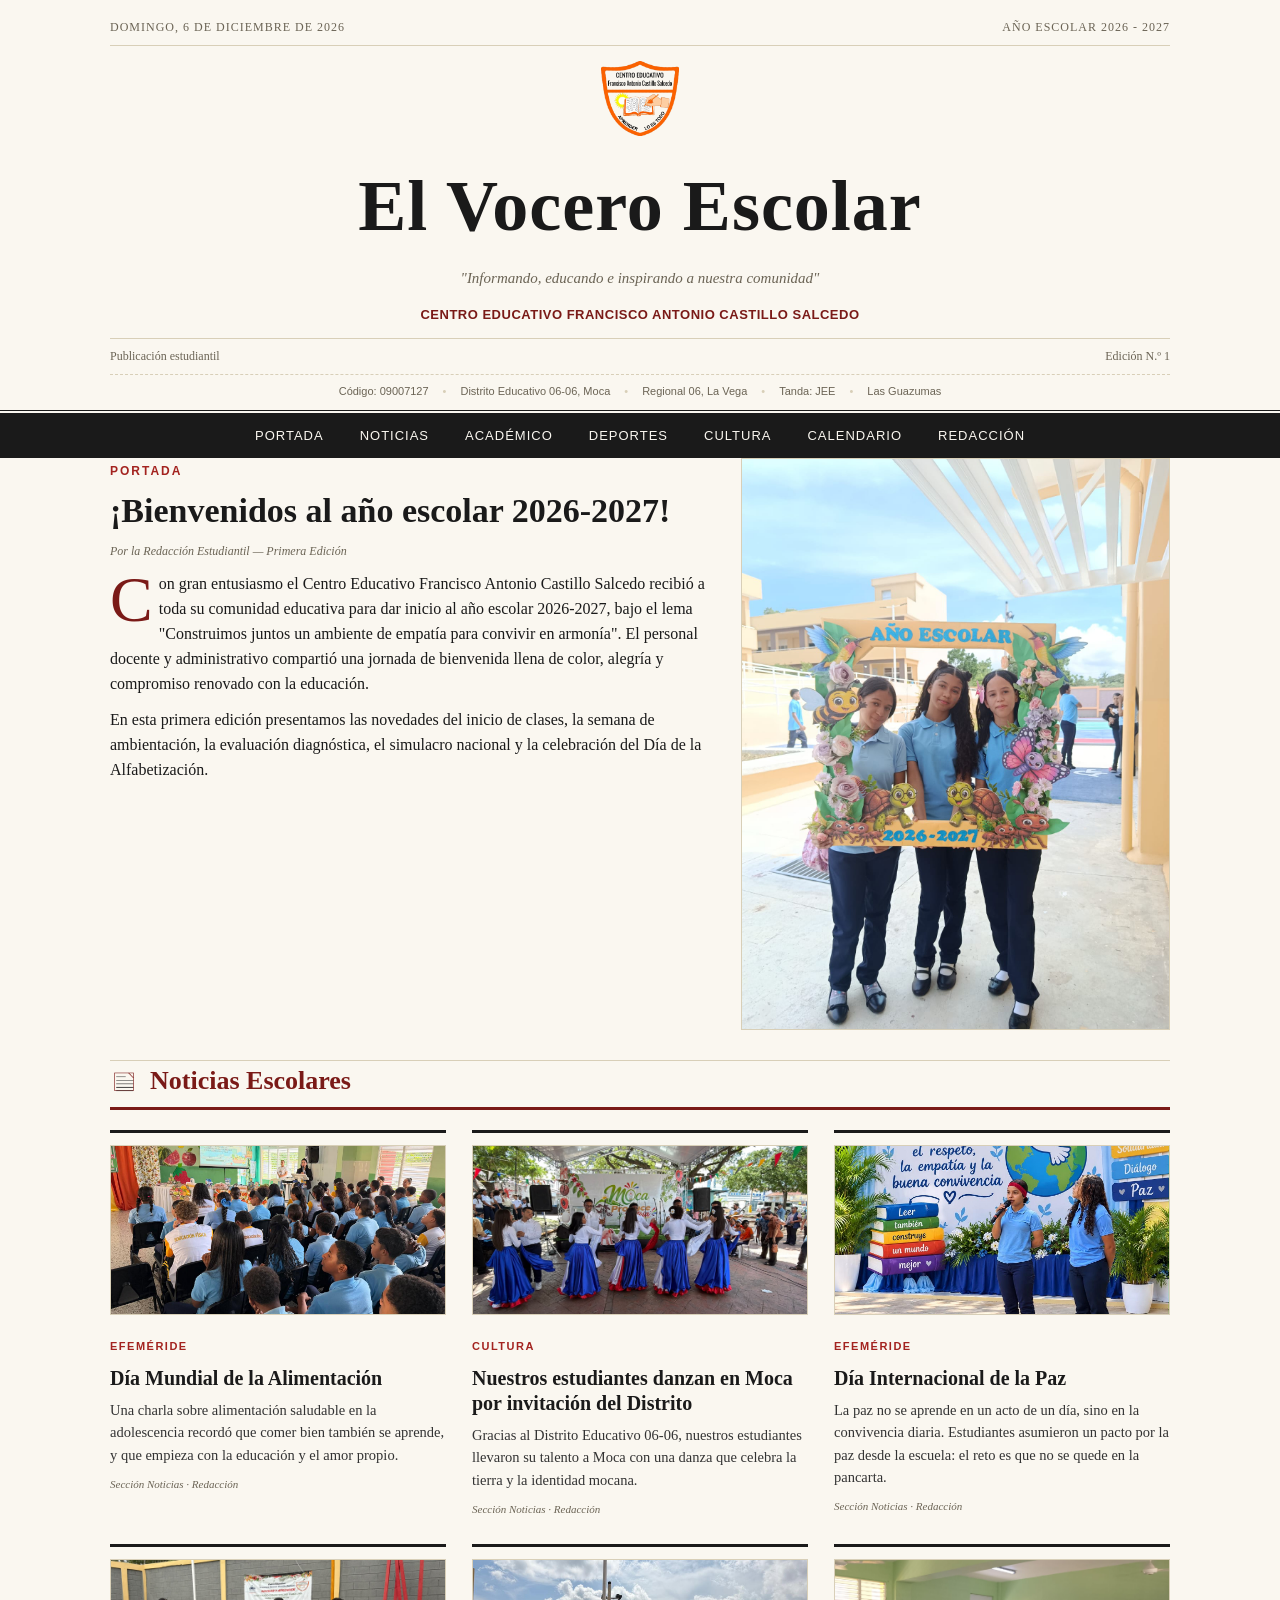
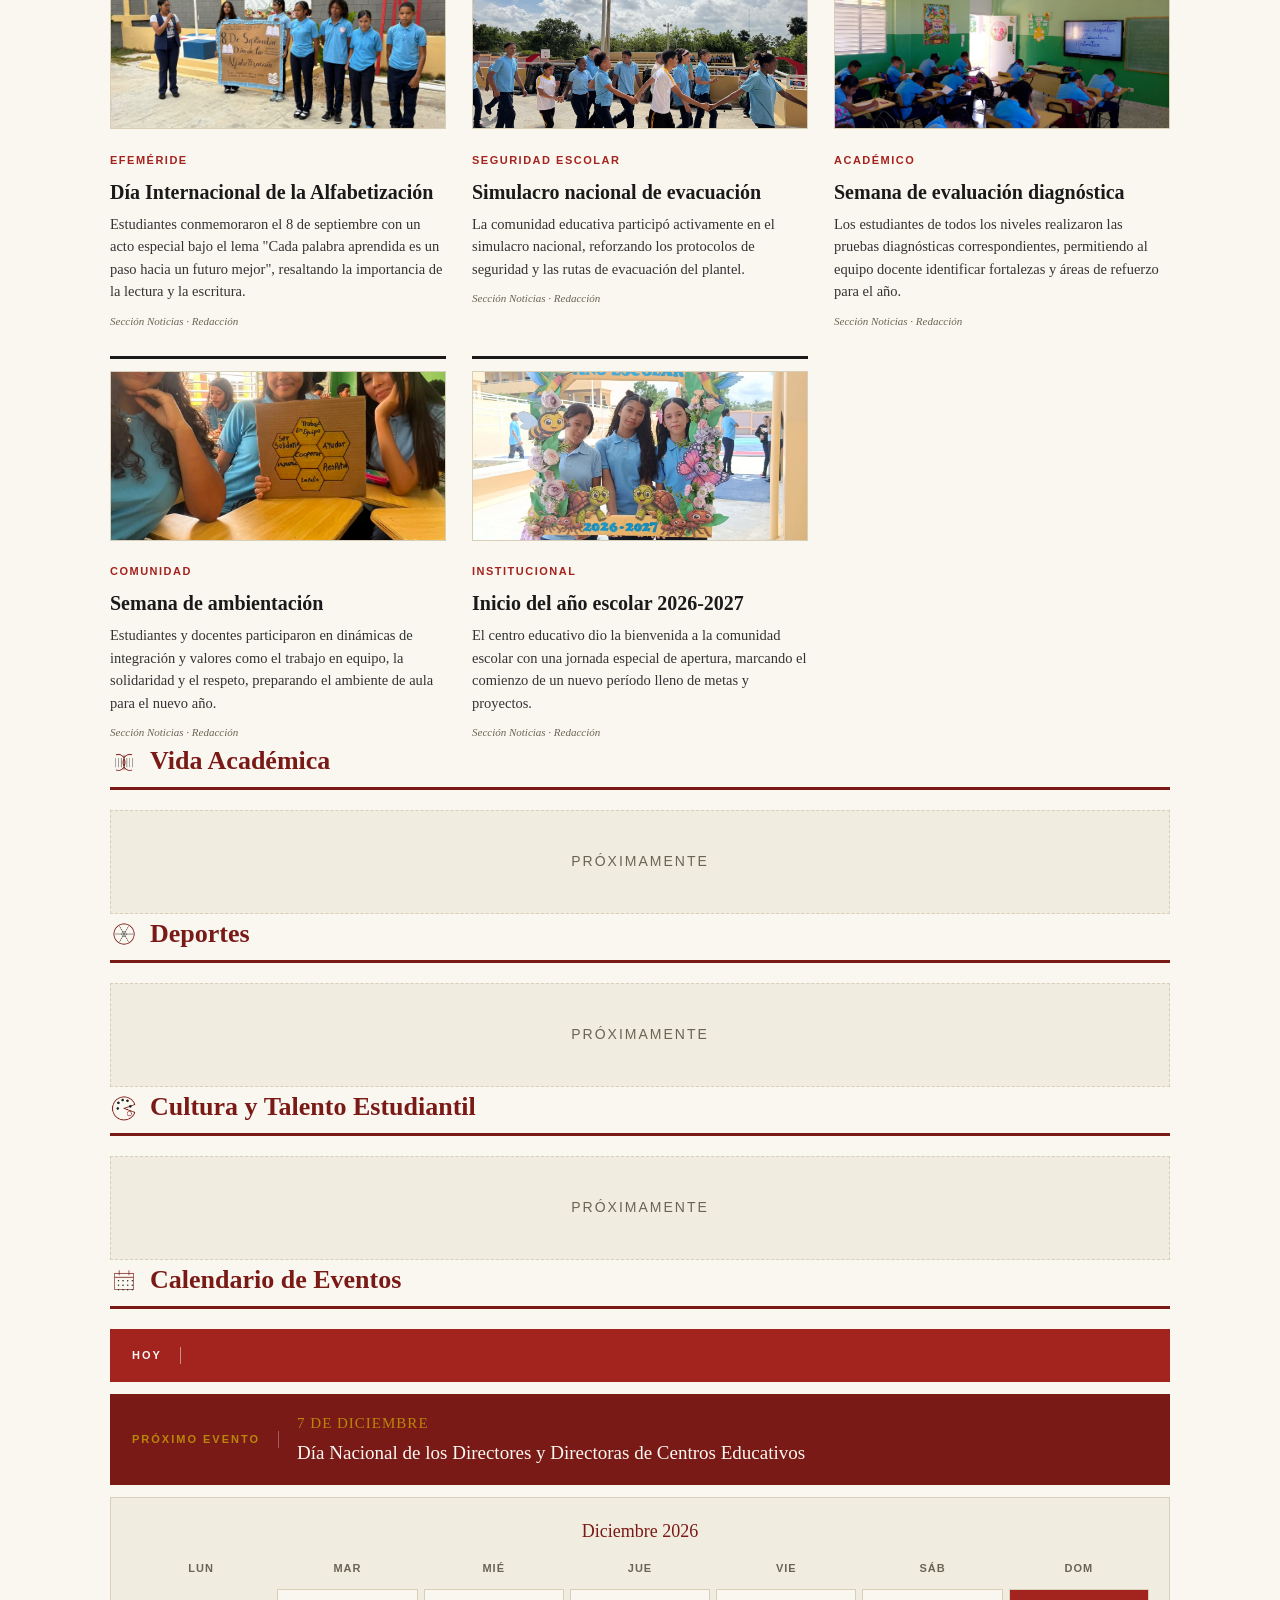
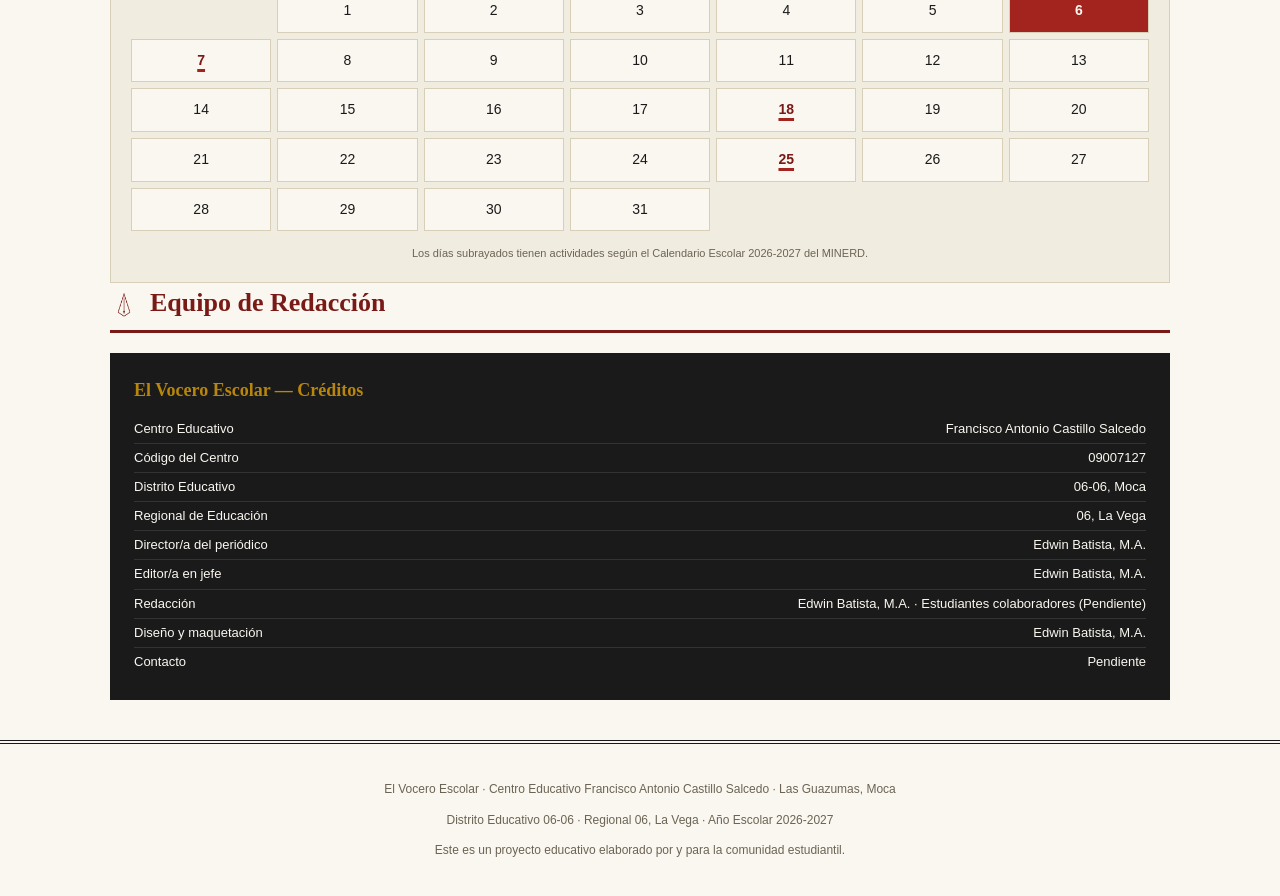
==== index.html @ 2842e0d2 "Agregar noticia: Día Mundial de la Alimentación Las tarjetas usan ahora las fotos de galeria/ y se e" ====
<!DOCTYPE html>
<html lang="es">
<head>
<meta charset="UTF-8">
<meta name="viewport" content="width=device-width, initial-scale=1.0">
<title>El Vocero Escolar | Centro Educativo Francisco Antonio Castillo Salcedo</title>
<link rel="stylesheet" href="styles.css">
</head>
<body>

<header class="masthead">
  <div class="wrap">
    <div class="top-bar">
      <span id="today-date">Edición Digital</span>
      <span>Año Escolar 2026 - 2027</span>
    </div>
    <div class="title-block">
      <img src="logo.png" alt="Logo Centro Educativo Francisco Antonio Castillo Salcedo" class="school-logo">
      <h1>El Vocero Escolar</h1>
      <p class="subtitle">"Informando, educando e inspirando a nuestra comunidad"</p>
      <p class="school-name">Centro Educativo Francisco Antonio Castillo Salcedo</p>
    </div>
    <div class="masthead-meta">
      <span>Publicación estudiantil</span>
      <span>Edición N.º 1</span>
    </div>
    <div class="school-info">
      <span>Código: 09007127</span>
      <span>Distrito Educativo 06-06, Moca</span>
      <span>Regional 06, La Vega</span>
      <span>Tanda: JEE</span>
      <span>Las Guazumas</span>
    </div>
  </div>
</header>

<nav>
  <ul>
    <li><a href="#portada">Portada</a></li>
    <li><a href="#noticias">Noticias</a></li>
    <li><a href="#academico">Académico</a></li>
    <li><a href="#deportes">Deportes</a></li>
    <li><a href="#cultura">Cultura</a></li>
    <li><a href="#eventos">Calendario</a></li>
    <li><a href="#staff">Redacción</a></li>
  </ul>
</nav>

<main class="wrap">

  <section id="portada">
    <a href="noticias/noticia1.html" class="hero-link">
    <div class="hero">
      <div>
        <span class="kicker">Portada</span>
        <h2>¡Bienvenidos al año escolar 2026-2027!</h2>
        <p class="byline">Por la Redacción Estudiantil — Primera Edición</p>
        <p class="dropcap">Con gran entusiasmo el Centro Educativo Francisco Antonio Castillo Salcedo recibió a toda su comunidad educativa para dar inicio al año escolar 2026-2027, bajo el lema "Construimos juntos un ambiente de empatía para convivir en armonía". El personal docente y administrativo compartió una jornada de bienvenida llena de color, alegría y compromiso renovado con la educación.</p>
        <p>En esta primera edición presentamos las novedades del inicio de clases, la semana de ambientación, la evaluación diagnóstica, el simulacro nacional y la celebración del Día de la Alfabetización.</p>
      </div>
      <div class="hero-img" style="padding:0;overflow:hidden;">
        <img src="galeria/NOTICIA-01INICIODELANOESCOLAR/PHOTO-2026-08-24-11-41-58.jpg" alt="Bienvenida al año escolar 2026-2027" style="width:100%;height:100%;object-fit:cover;display:block;">
      </div>
    </div>
    </a>
  </section>

  <section id="noticias">
    <h2 class="section-heading"><img src="icons/icon-noticias.png" alt=""> Noticias Escolares</h2>
    <div class="grid">
      <a href="noticias/noticia8.html" class="card-link"><article class="card">
        <img src="galeria/NOTICIA-08DIADELAALIMENTACION/WhatsApp%20Image%202026-10-16%20at%2012.36.22.jpeg" alt="Charla sobre alimentación saludable" class="card-img">
        <span class="cat">Efeméride</span>
        <h3>Día Mundial de la Alimentación</h3>
        <p>Una charla sobre alimentación saludable en la adolescencia recordó que comer bien también se aprende, y que empieza con la educación y el amor propio.</p>
        <div class="meta">Sección Noticias · Redacción</div>
      </article></a>
      <a href="noticias/noticia7.html" class="card-link"><article class="card">
        <img src="galeria/NOTICIA-07INVITACIONDELDISTRITOAREALIZARDANZA/WhatsApp%20Image%202026-10-06%20at%2013.07.10.jpeg" alt="Estudiantes danzando en Moca" class="card-img">
        <span class="cat">Cultura</span>
        <h3>Nuestros estudiantes danzan en Moca por invitación del Distrito</h3>
        <p>Gracias al Distrito Educativo 06-06, nuestros estudiantes llevaron su talento a Moca con una danza que celebra la tierra y la identidad mocana.</p>
        <div class="meta">Sección Noticias · Redacción</div>
      </article></a>
      <a href="noticias/noticia6.html" class="card-link"><article class="card">
        <img src="galeria/NOTICIA-06DIADELAPAZ/WhatsApp%20Image%202026-09-15%20at%2015.56.39.jpeg" alt="Día Internacional de la Paz" class="card-img">
        <span class="cat">Efeméride</span>
        <h3>Día Internacional de la Paz</h3>
        <p>La paz no se aprende en un acto de un día, sino en la convivencia diaria. Estudiantes asumieron un pacto por la paz desde la escuela: el reto es que no se quede en la pancarta.</p>
        <div class="meta">Sección Noticias · Redacción</div>
      </article></a>
      <a href="noticias/noticia5.html" class="card-link"><article class="card">
        <img src="galeria/NOTICIA-05DIADELAALFABETIZACION/PHOTO-2026-09-08-10-39-59.jpg" alt="Día de la Alfabetización" class="card-img">
        <span class="cat">Efeméride</span>
        <h3>Día Internacional de la Alfabetización</h3>
        <p>Estudiantes conmemoraron el 8 de septiembre con un acto especial bajo el lema "Cada palabra aprendida es un paso hacia un futuro mejor", resaltando la importancia de la lectura y la escritura.</p>
        <div class="meta">Sección Noticias · Redacción</div>
      </article></a>
      <a href="noticias/noticia4.html" class="card-link"><article class="card">
        <img src="galeria/NOTICIA-04SIMULACRONACIONAL/PHOTO-2026-09-08-10-15-25%202.jpg" alt="Simulacro nacional" class="card-img">
        <span class="cat">Seguridad Escolar</span>
        <h3>Simulacro nacional de evacuación</h3>
        <p>La comunidad educativa participó activamente en el simulacro nacional, reforzando los protocolos de seguridad y las rutas de evacuación del plantel.</p>
        <div class="meta">Sección Noticias · Redacción</div>
      </article></a>
      <a href="noticias/noticia3.html" class="card-link"><article class="card">
        <img src="galeria/NOTICIA-03SEMANADEEVALUACIONDIAGNOSTICA/PHOTO-2026-09-03-09-05-26.jpg" alt="Semana de evaluación diagnóstica" class="card-img">
        <span class="cat">Académico</span>
        <h3>Semana de evaluación diagnóstica</h3>
        <p>Los estudiantes de todos los niveles realizaron las pruebas diagnósticas correspondientes, permitiendo al equipo docente identificar fortalezas y áreas de refuerzo para el año.</p>
        <div class="meta">Sección Noticias · Redacción</div>
      </article></a>
      <a href="noticias/noticia2.html" class="card-link"><article class="card">
        <img src="galeria/NOTICIA-02PROCESODESEMANAAMBIENTACION/PHOTO-2026-08-25-15-04-25.jpg" alt="Semana de ambientación" class="card-img">
        <span class="cat">Comunidad</span>
        <h3>Semana de ambientación</h3>
        <p>Estudiantes y docentes participaron en dinámicas de integración y valores como el trabajo en equipo, la solidaridad y el respeto, preparando el ambiente de aula para el nuevo año.</p>
        <div class="meta">Sección Noticias · Redacción</div>
      </article></a>
      <a href="noticias/noticia1.html" class="card-link"><article class="card">
        <img src="galeria/NOTICIA-01INICIODELANOESCOLAR/PHOTO-2026-08-24-11-41-58.jpg" alt="Inicio del año escolar" class="card-img">
        <span class="cat">Institucional</span>
        <h3>Inicio del año escolar 2026-2027</h3>
        <p>El centro educativo dio la bienvenida a la comunidad escolar con una jornada especial de apertura, marcando el comienzo de un nuevo período lleno de metas y proyectos.</p>
        <div class="meta">Sección Noticias · Redacción</div>
      </article></a>
    </div>
  </section>

  <section id="academico">
    <h2 class="section-heading"><img src="icons/icon-academico.png" alt=""> Vida Académica</h2>
    <div class="coming-soon">Próximamente</div>
  </section>

  <section id="deportes">
    <h2 class="section-heading"><img src="icons/icon-deportes.png" alt=""> Deportes</h2>
    <div class="coming-soon">Próximamente</div>
  </section>

  <section id="cultura">
    <h2 class="section-heading"><img src="icons/icon-cultura.png" alt=""> Cultura y Talento Estudiantil</h2>
    <div class="coming-soon">Próximamente</div>
  </section>

  <section id="eventos">
    <h2 class="section-heading"><img src="icons/icon-eventos.png" alt=""> Calendario de Eventos</h2>

    <div class="next-event" id="today-event" hidden>
      <span class="next-event-label">Hoy</span>
      <div class="next-event-body">
        <span class="next-event-date" id="today-event-date"></span>
        <span class="next-event-name" id="today-event-name"></span>
      </div>
    </div>

    <div class="next-event" id="next-event">
      <span class="next-event-label">Próximo evento</span>
      <div class="next-event-body">
        <span class="next-event-date" id="next-event-date">Cargando…</span>
        <span class="next-event-name" id="next-event-name"></span>
      </div>
    </div>

    <div class="month-cal">
      <div class="month-cal-header" id="month-cal-header"></div>
      <div class="month-cal-grid" id="month-cal-grid">
        <span class="dow">Lun</span><span class="dow">Mar</span><span class="dow">Mié</span><span class="dow">Jue</span><span class="dow">Vie</span><span class="dow">Sáb</span><span class="dow">Dom</span>
      </div>
      <p class="month-cal-note">Los días subrayados tienen actividades según el Calendario Escolar 2026-2027 del MINERD.</p>
    </div>
  </section>

  <section id="staff">
    <h2 class="section-heading"><img src="icons/icon-redaccion.png" alt=""> Equipo de Redacción</h2>
    <div class="staffbox">
      <h4>El Vocero Escolar — Créditos</h4>
      <div class="row"><span>Centro Educativo</span><span>Francisco Antonio Castillo Salcedo</span></div>
      <div class="row"><span>Código del Centro</span><span>09007127</span></div>
      <div class="row"><span>Distrito Educativo</span><span>06-06, Moca</span></div>
      <div class="row"><span>Regional de Educación</span><span>06, La Vega</span></div>
      <div class="row"><span>Director/a del periódico</span><span>Edwin Batista, M.A.</span></div>
      <div class="row"><span>Editor/a en jefe</span><span>Edwin Batista, M.A.</span></div>
      <div class="row"><span>Redacción</span><span>Edwin Batista, M.A. · Estudiantes colaboradores (Pendiente)</span></div>
      <div class="row"><span>Diseño y maquetación</span><span>Edwin Batista, M.A.</span></div>
      <div class="row"><span>Contacto</span><span>Pendiente</span></div>
    </div>
  </section>

</main>

<footer>
  <div class="wrap">
    <p>El Vocero Escolar · Centro Educativo Francisco Antonio Castillo Salcedo · Las Guazumas, Moca</p>
    <p>Distrito Educativo 06-06 · Regional 06, La Vega · Año Escolar 2026-2027</p>
    <p>Este es un proyecto educativo elaborado por y para la comunidad estudiantil.</p>
  </div>
</footer>

<script>
  document.getElementById('today-date').textContent = new Date().toLocaleDateString('es-ES', {
    weekday:'long', year:'numeric', month:'long', day:'numeric'
  });
</script>
<script src="events.js"></script>

</body>
</html>
---- styles.css ----
:root{
    --ink:#1a1a1a;
    --paper:#faf7f0;
    --paper-alt:#f1ece0;
    --accent:#a3231f;
    --accent-dark:#7a1a17;
    --line:#d8cfb8;
    --muted:#6b6455;
    --gold:#b8860b;
  }
  *{box-sizing:border-box;}
  body{
    margin:0;
    background:var(--paper);
    color:var(--ink);
    font-family:'Georgia','Times New Roman',serif;
    line-height:1.55;
  }
  a{color:var(--accent-dark);}
  .wrap{max-width:1100px;margin:0 auto;padding:0 20px;}

  /* Masthead */
  header.masthead{
    border-bottom:4px double var(--ink);
    background:var(--paper);
    padding:18px 0 10px;
  }
  .top-bar{
    display:flex;justify-content:space-between;font-size:12px;
    text-transform:uppercase;letter-spacing:1px;color:var(--muted);
    padding-bottom:8px;border-bottom:1px solid var(--line);margin-bottom:14px;
  }
  .title-block{text-align:center;}
  .title-block h1{
    font-family:'Playfair Display','Georgia',serif;
    font-size:clamp(38px,7vw,72px);
    margin:0;
    letter-spacing:1px;
    color:var(--ink);
  }
  .title-block .subtitle{
    font-style:italic;color:var(--muted);font-size:15px;margin-top:4px;
  }
  .school-logo{
    width:78px;height:78px;object-fit:contain;margin-bottom:6px;
  }
  .school-name{
    font-family:Arial,sans-serif;font-size:13px;font-weight:bold;
    color:var(--accent-dark);text-transform:uppercase;letter-spacing:0.5px;
    margin-top:6px;
  }
  .masthead-meta{
    display:flex;justify-content:space-between;align-items:center;
    font-size:12px;color:var(--muted);margin-top:12px;
    border-top:1px solid var(--line);padding-top:8px;
  }
  .school-info{
    display:flex;flex-wrap:wrap;justify-content:center;gap:14px;
    font-family:Arial,sans-serif;font-size:11px;color:var(--muted);
    margin-top:8px;padding-top:8px;border-top:1px dashed var(--line);
  }
  .school-info span:not(:last-child)::after{content:"•";margin-left:14px;color:var(--line);}

  /* Nav */
  nav{
    background:var(--ink);
    padding:0;
  }
  nav ul{
    list-style:none;margin:0 auto;padding:0;max-width:1100px;
    display:flex;flex-wrap:wrap;justify-content:center;
  }
  nav a{
    display:block;color:var(--paper);text-decoration:none;
    padding:12px 18px;font-size:13px;text-transform:uppercase;
    letter-spacing:1px;font-family:Arial,sans-serif;
  }
  nav a:hover{background:var(--accent);}

  main{padding:30px 0 60px;}

  /* Section headings */
  .section-heading{
    font-family:'Playfair Display',Georgia,serif;
    font-size:26px;color:var(--accent-dark);
    border-bottom:3px solid var(--accent-dark);
    padding-bottom:6px;margin:44px 0 20px;
    display:flex;align-items:center;gap:12px;
  }
  .section-heading img{
    width:28px;height:28px;object-fit:contain;
  }
  .section-heading:first-of-type{margin-top:0;}

  /* Hero / featured story */
  .hero{
    display:grid;grid-template-columns:1.4fr 1fr;gap:30px;
    border-bottom:1px solid var(--line);padding-bottom:30px;
  }
  .hero .kicker{
    color:var(--accent);text-transform:uppercase;font-size:12px;
    letter-spacing:2px;font-family:Arial,sans-serif;font-weight:bold;
  }
  .hero h2{font-size:34px;margin:8px 0 10px;line-height:1.2;}
  .hero .byline{font-size:12px;color:var(--muted);font-style:italic;margin-bottom:12px;}
  .hero p{margin:0 0 12px;font-size:16px;}
  .hero .dropcap::first-letter{
    font-family:'Playfair Display',Georgia,serif;
    float:left;font-size:64px;line-height:48px;padding:4px 6px 0 0;
    color:var(--accent-dark);
  }
  .hero-img{
    background:var(--paper-alt);border:1px solid var(--line);
    display:flex;align-items:center;justify-content:center;
    min-height:260px;color:var(--muted);font-size:14px;text-align:center;
    padding:20px;font-family:Arial,sans-serif;
  }

  /* Grid articles */
  .grid{
    display:grid;grid-template-columns:repeat(3,1fr);gap:26px;
  }
  article.card{
    border-top:3px solid var(--ink);padding-top:12px;
  }
  article.card .card-img{
    width:100%;height:170px;object-fit:cover;margin-bottom:10px;
    border:1px solid var(--line);
  }
  article.card .cat{
    font-size:11px;text-transform:uppercase;letter-spacing:1.5px;
    color:var(--accent);font-family:Arial,sans-serif;font-weight:bold;
  }
  article.card h3{font-size:20px;margin:8px 0;line-height:1.25;}
  article.card p{font-size:14.5px;color:#333;margin:0 0 10px;}
  article.card .meta{font-size:11px;color:var(--muted);font-style:italic;}

  /* Two-column layout */
  .columns{columns:2;column-gap:36px;}
  .columns p{margin:0 0 12px;}

  /* Pull quote */
  blockquote.pull{
    font-family:'Playfair Display',Georgia,serif;
    font-size:24px;font-style:italic;color:var(--accent-dark);
    border-top:2px solid var(--gold);border-bottom:2px solid var(--gold);
    padding:16px 10px;margin:24px 0;text-align:center;
  }
  blockquote.pull cite{
    display:block;font-size:13px;font-style:normal;color:var(--muted);
    margin-top:8px;font-family:Arial,sans-serif;
  }

  /* Calendar / dates strip */
  .events{
    background:var(--paper-alt);border:1px solid var(--line);
    padding:20px;margin-top:10px;
  }
  .events ul{list-style:none;margin:0;padding:0;}
  .events li{
    display:flex;gap:14px;padding:10px 0;border-bottom:1px dashed var(--line);
    font-family:Arial,sans-serif;font-size:14px;
  }
  .events li:last-child{border-bottom:none;}
  .events .date{
    background:var(--accent-dark);color:var(--paper);
    min-width:64px;text-align:center;padding:6px 4px;font-weight:bold;
    font-size:12px;border-radius:3px;height:fit-content;
  }

  /* Staff box */
  .staffbox{
    background:var(--ink);color:var(--paper);padding:24px;margin-top:16px;
    font-family:Arial,sans-serif;font-size:13px;
  }
  .staffbox h4{margin:0 0 10px;font-family:'Playfair Display',Georgia,serif;font-size:18px;color:var(--gold);}
  .staffbox .row{display:flex;justify-content:space-between;padding:4px 0;border-bottom:1px solid #333;}
  .staffbox .row:last-child{border-bottom:none;}

  footer{
    border-top:4px double var(--ink);margin-top:40px;padding:24px 0;
    text-align:center;font-size:12px;color:var(--muted);
    font-family:Arial,sans-serif;
  }

  @media (max-width:820px){
    .hero{grid-template-columns:1fr;}
    .grid{grid-template-columns:1fr;}
    .columns{columns:1;}
    .top-bar{flex-direction:column;gap:4px;text-align:center;}
  }

  /* Clickable news cards */
  a.card-link{
    text-decoration:none;color:inherit;display:block;
    transition:opacity .15s ease;
  }
  a.card-link:hover{opacity:0.82;}
  .hero-link{text-decoration:none;color:inherit;display:block;cursor:pointer;}

  /* Coming soon placeholder */
  .coming-soon{
    background:var(--paper-alt);border:1px dashed var(--line);
    padding:40px 20px;text-align:center;font-family:Arial,sans-serif;
    color:var(--muted);letter-spacing:2px;text-transform:uppercase;
    font-size:14px;margin-top:10px;
  }

  /* Article page */
  .article-header{padding:30px 0 10px;border-bottom:1px solid var(--line);}
  .article-header .kicker{
    color:var(--accent);text-transform:uppercase;font-size:12px;
    letter-spacing:2px;font-family:Arial,sans-serif;font-weight:bold;
  }
  .article-header h1.headline{
    font-family:'Playfair Display',Georgia,serif;
    font-size:clamp(28px,4.5vw,46px);margin:10px 0;line-height:1.15;
  }
  .article-header .byline{font-size:13px;color:var(--muted);font-style:italic;margin-bottom:16px;}
  .back-link{
    display:inline-block;margin:20px 0;font-family:Arial,sans-serif;
    font-size:13px;text-transform:uppercase;letter-spacing:1px;
    color:var(--accent-dark);text-decoration:none;
  }
  .back-link:hover{text-decoration:underline;}
  .article-body{font-size:17px;max-width:760px;}
  .article-body p{margin:0 0 16px;}
  .article-cover{
    width:100%;max-height:480px;object-fit:cover;margin:20px 0 30px;
    border:1px solid var(--line);
  }
  .gallery{
    display:grid;grid-template-columns:repeat(3,1fr);gap:14px;margin:30px 0;
  }
  .gallery img{
    width:100%;height:200px;object-fit:cover;border:1px solid var(--line);
    cursor:pointer;
  }
  @media (max-width:820px){
    .gallery{grid-template-columns:repeat(2,1fr);}
  }

  /* Next event callout */
  .next-event{
    background:var(--accent-dark);color:var(--paper);
    padding:18px 22px;display:flex;align-items:center;gap:18px;
    flex-wrap:wrap;margin-bottom:12px;
  }
  .next-event:last-of-type{margin-bottom:24px;}
  #today-event{background:var(--accent);}
  #today-event .next-event-label{color:var(--paper);border-right-color:rgba(250,247,240,0.5);}
  .next-event-label{
    font-family:Arial,sans-serif;font-size:11px;text-transform:uppercase;
    letter-spacing:2px;color:var(--gold);font-weight:bold;
    border-right:1px solid rgba(250,247,240,0.3);padding-right:18px;
  }
  .next-event-body{display:flex;flex-direction:column;gap:2px;}
  .next-event-date{
    font-family:'Playfair Display',Georgia,serif;font-size:15px;
    text-transform:uppercase;letter-spacing:1px;color:var(--gold);
  }
  .next-event-name{font-family:Georgia,serif;font-size:19px;}

  /* Month calendar */
  .month-cal{
    background:var(--paper-alt);border:1px solid var(--line);padding:20px;
  }
  .month-cal-header{
    font-family:'Playfair Display',Georgia,serif;font-size:18px;
    color:var(--accent-dark);text-align:center;margin-bottom:14px;
  }
  .month-cal-grid{
    display:grid;grid-template-columns:repeat(7,1fr);gap:6px;
    font-family:Arial,sans-serif;text-align:center;
  }
  .month-cal-grid .dow{
    font-size:11px;text-transform:uppercase;letter-spacing:1px;
    color:var(--muted);font-weight:bold;padding-bottom:6px;
  }
  .month-cal-grid .day{
    padding:10px 0;font-size:14px;color:var(--ink);background:var(--paper);
    border:1px solid var(--line);
  }
  .month-cal-grid .day.today{
    background:var(--accent);color:var(--paper);font-weight:bold;
  }
  .month-cal-grid .day.event{
    text-decoration:underline;text-decoration-color:var(--accent);
    text-decoration-thickness:3px;text-underline-offset:4px;
    font-weight:bold;color:var(--accent-dark);cursor:default;
  }
  .month-cal-note{
    font-family:Arial,sans-serif;font-size:11px;color:var(--muted);
    margin:14px 0 0;text-align:center;
  }
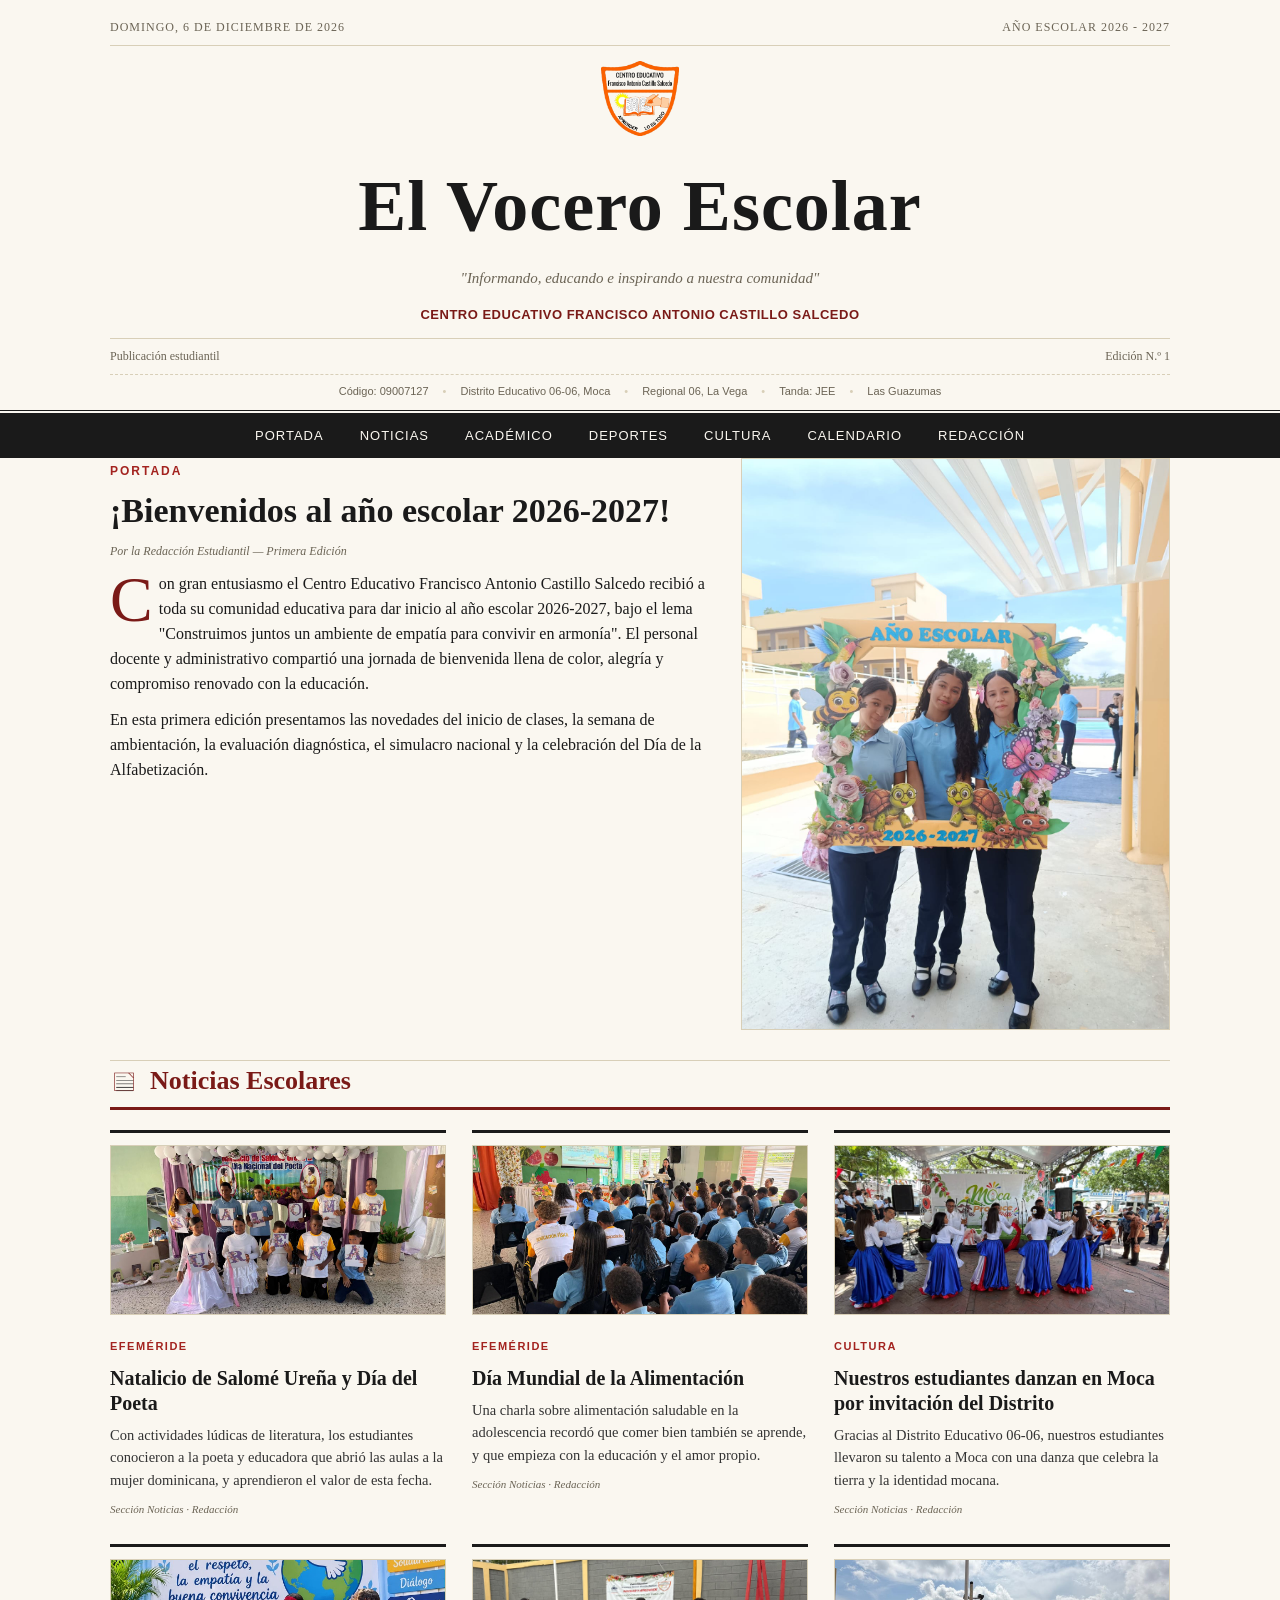
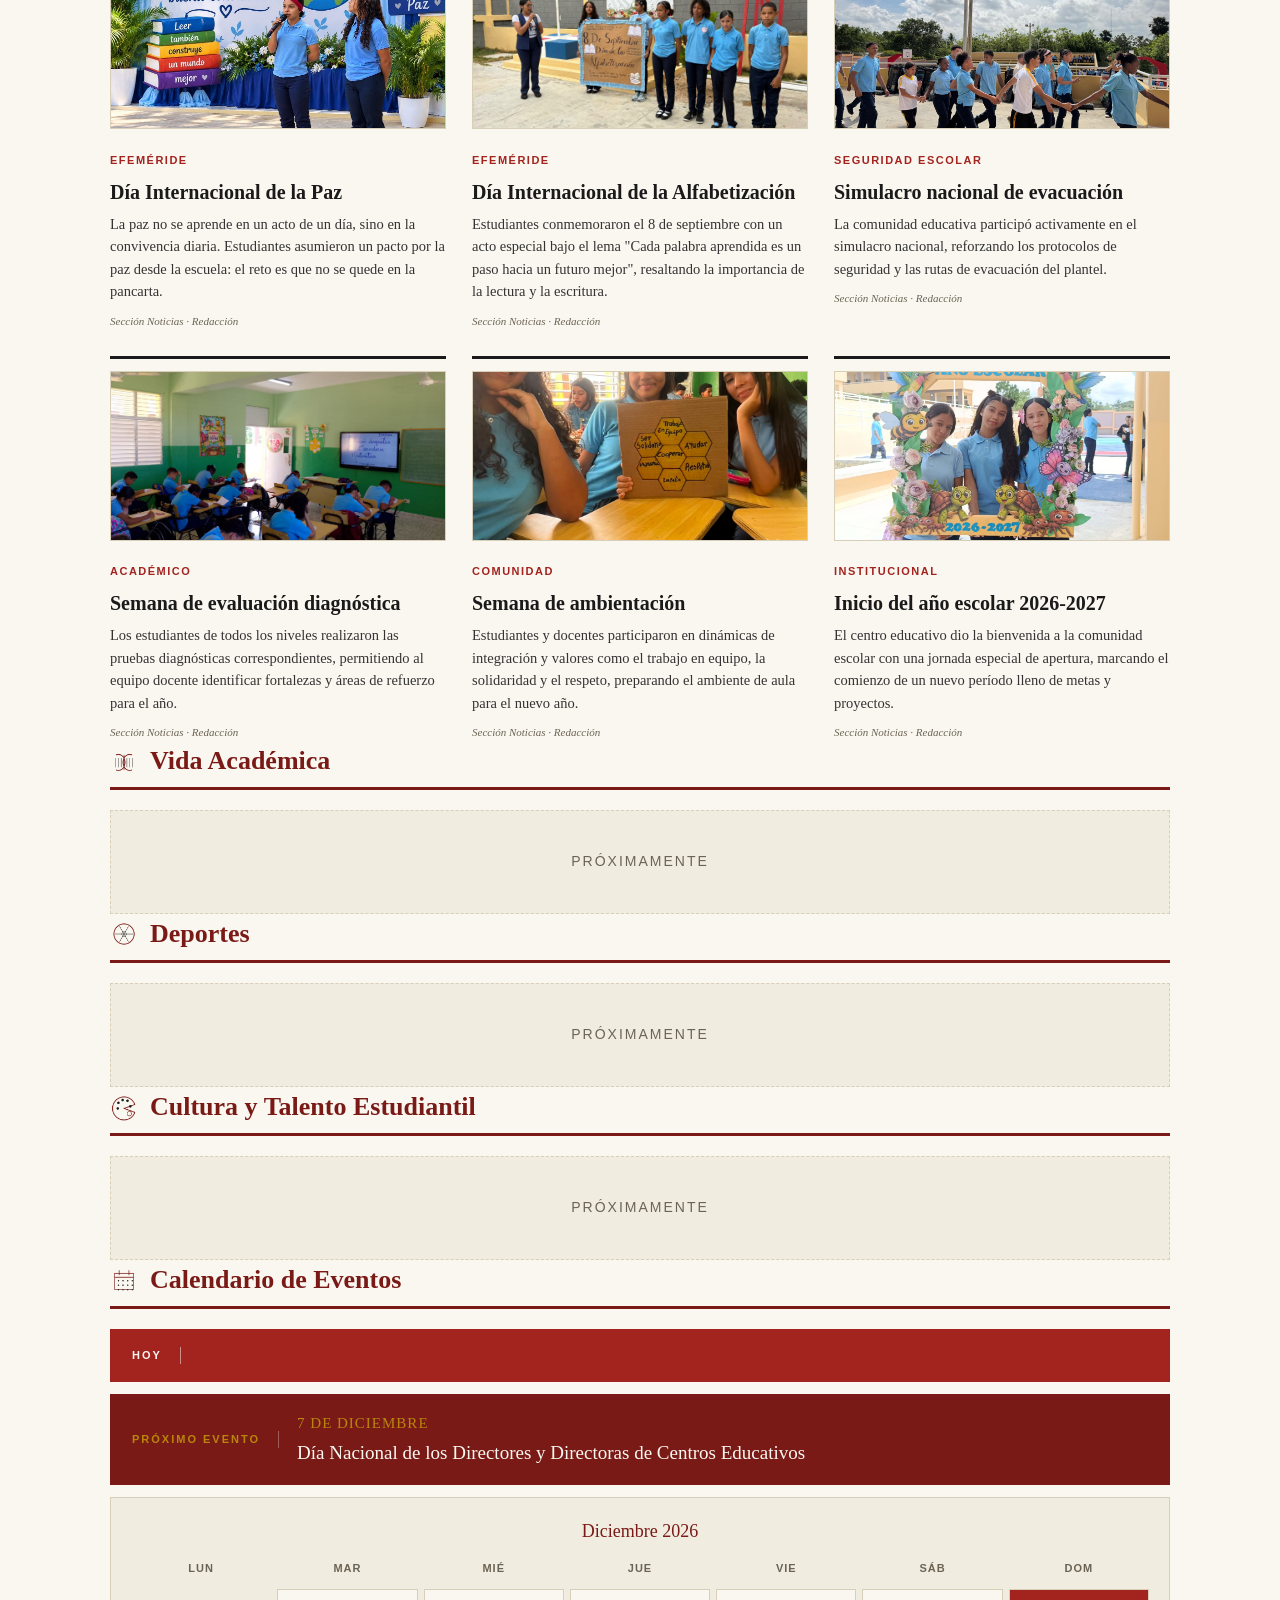
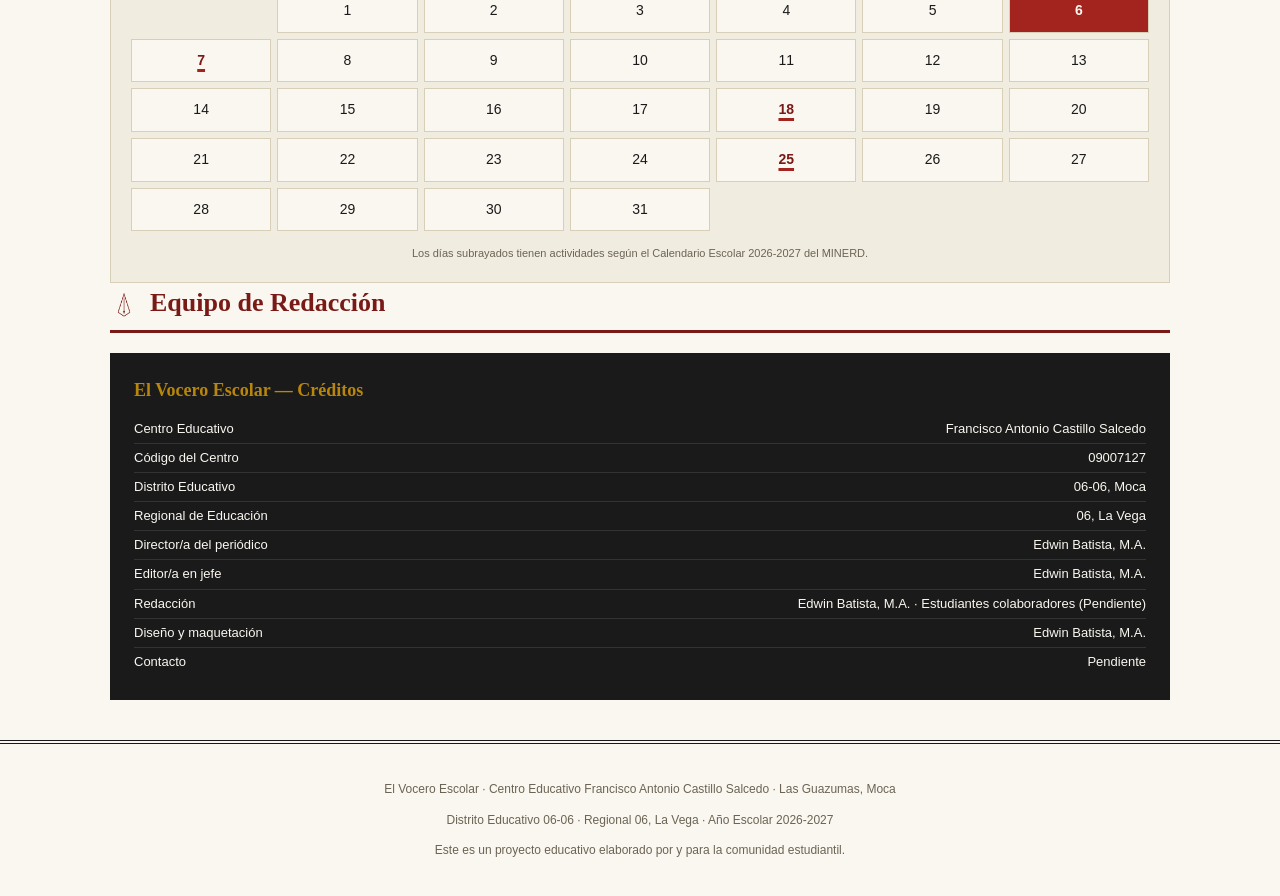
==== commit 3893305a: "Agregar noticia: natalicio de Salomé Ureña y Día del Poeta Co-Authored-By: Claude Opus 5.5 <noreply@" ====
--- a/index.html
+++ b/index.html
@@ -68,6 +68,13 @@
   <section id="noticias">
     <h2 class="section-heading"><img src="icons/icon-noticias.png" alt=""> Noticias Escolares</h2>
     <div class="grid">
+      <a href="noticias/noticia9.html" class="card-link"><article class="card">
+        <img src="galeria/NOTICIA-09DIADELPOETA/PHOTO-2026-10-21-11-57-33%203.jpg" alt="Estudiantes forman el nombre de Salomé Ureña" class="card-img">
+        <span class="cat">Efeméride</span>
+        <h3>Natalicio de Salomé Ureña y Día del Poeta</h3>
+        <p>Con actividades lúdicas de literatura, los estudiantes conocieron a la poeta y educadora que abrió las aulas a la mujer dominicana, y aprendieron el valor de esta fecha.</p>
+        <div class="meta">Sección Noticias · Redacción</div>
+      </article></a>
       <a href="noticias/noticia8.html" class="card-link"><article class="card">
         <img src="galeria/NOTICIA-08DIADELAALIMENTACION/WhatsApp%20Image%202026-10-16%20at%2012.36.22.jpeg" alt="Charla sobre alimentación saludable" class="card-img">
         <span class="cat">Efeméride</span>
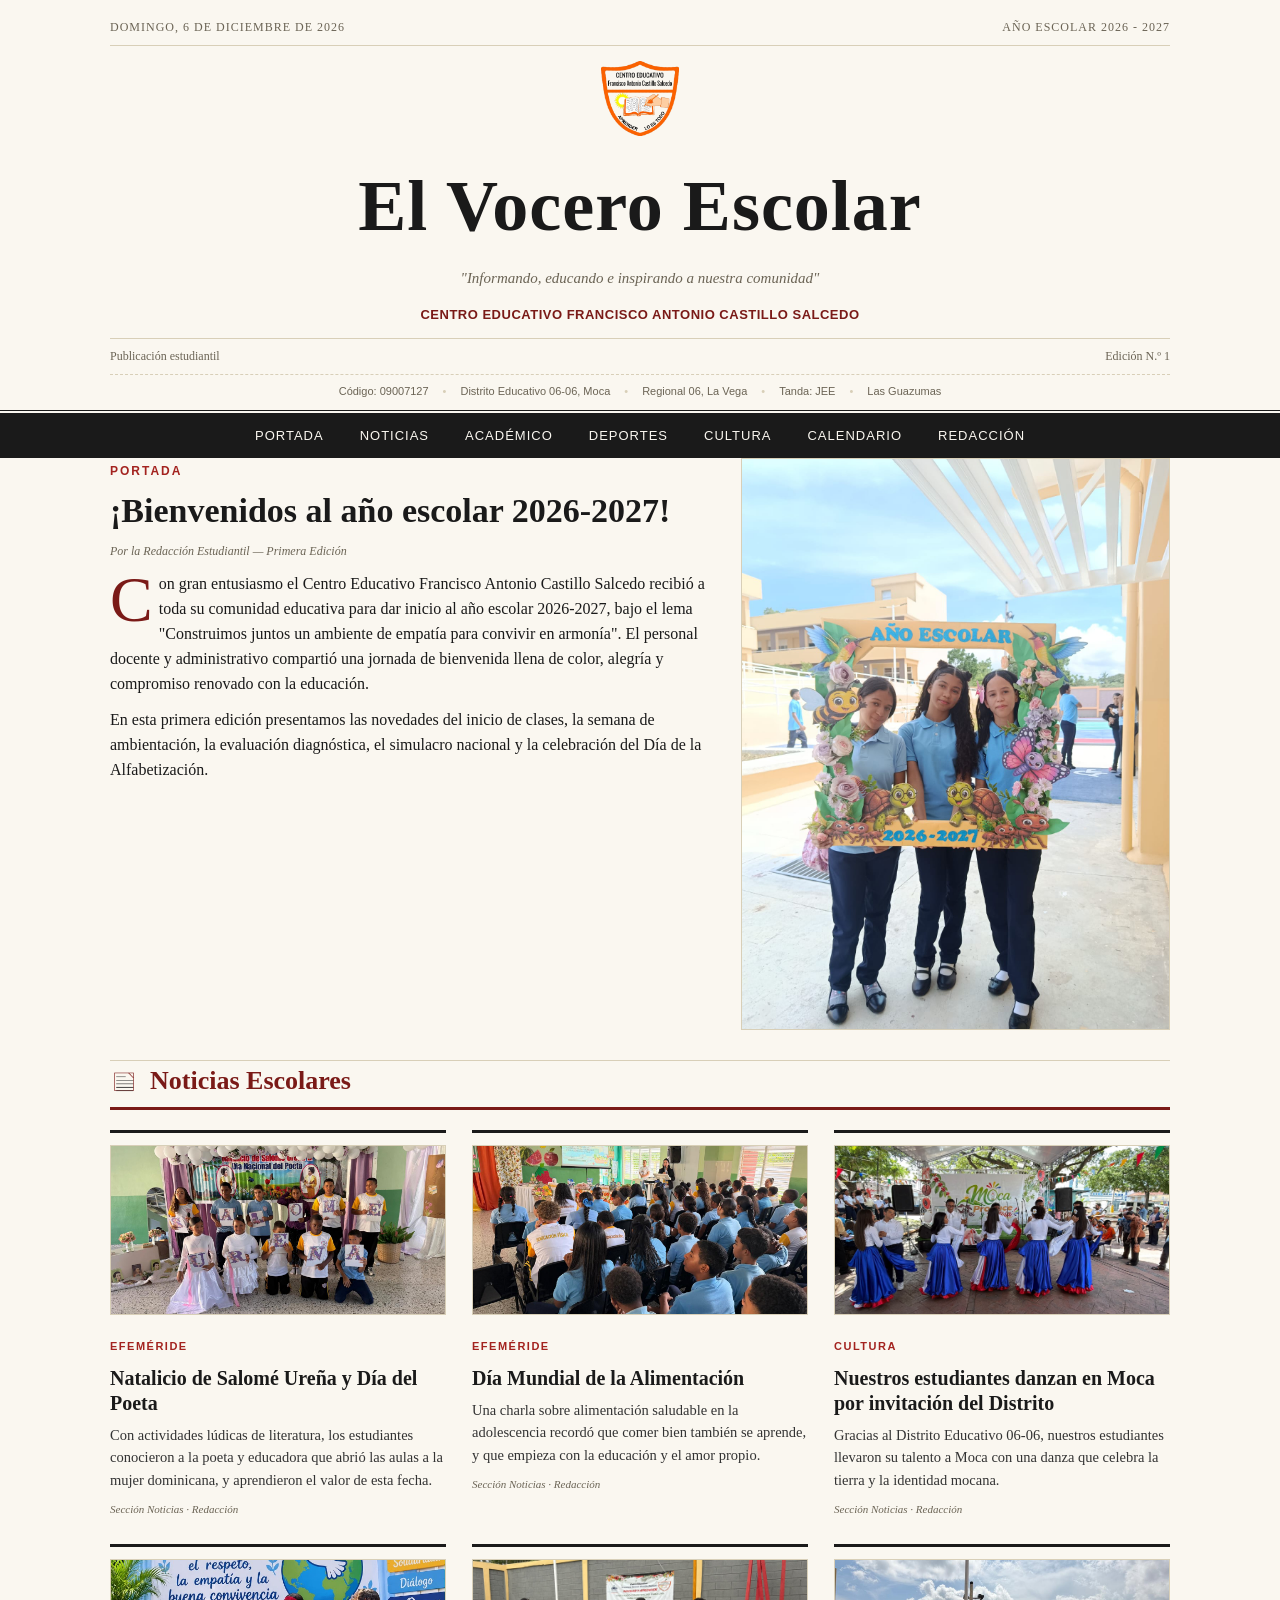
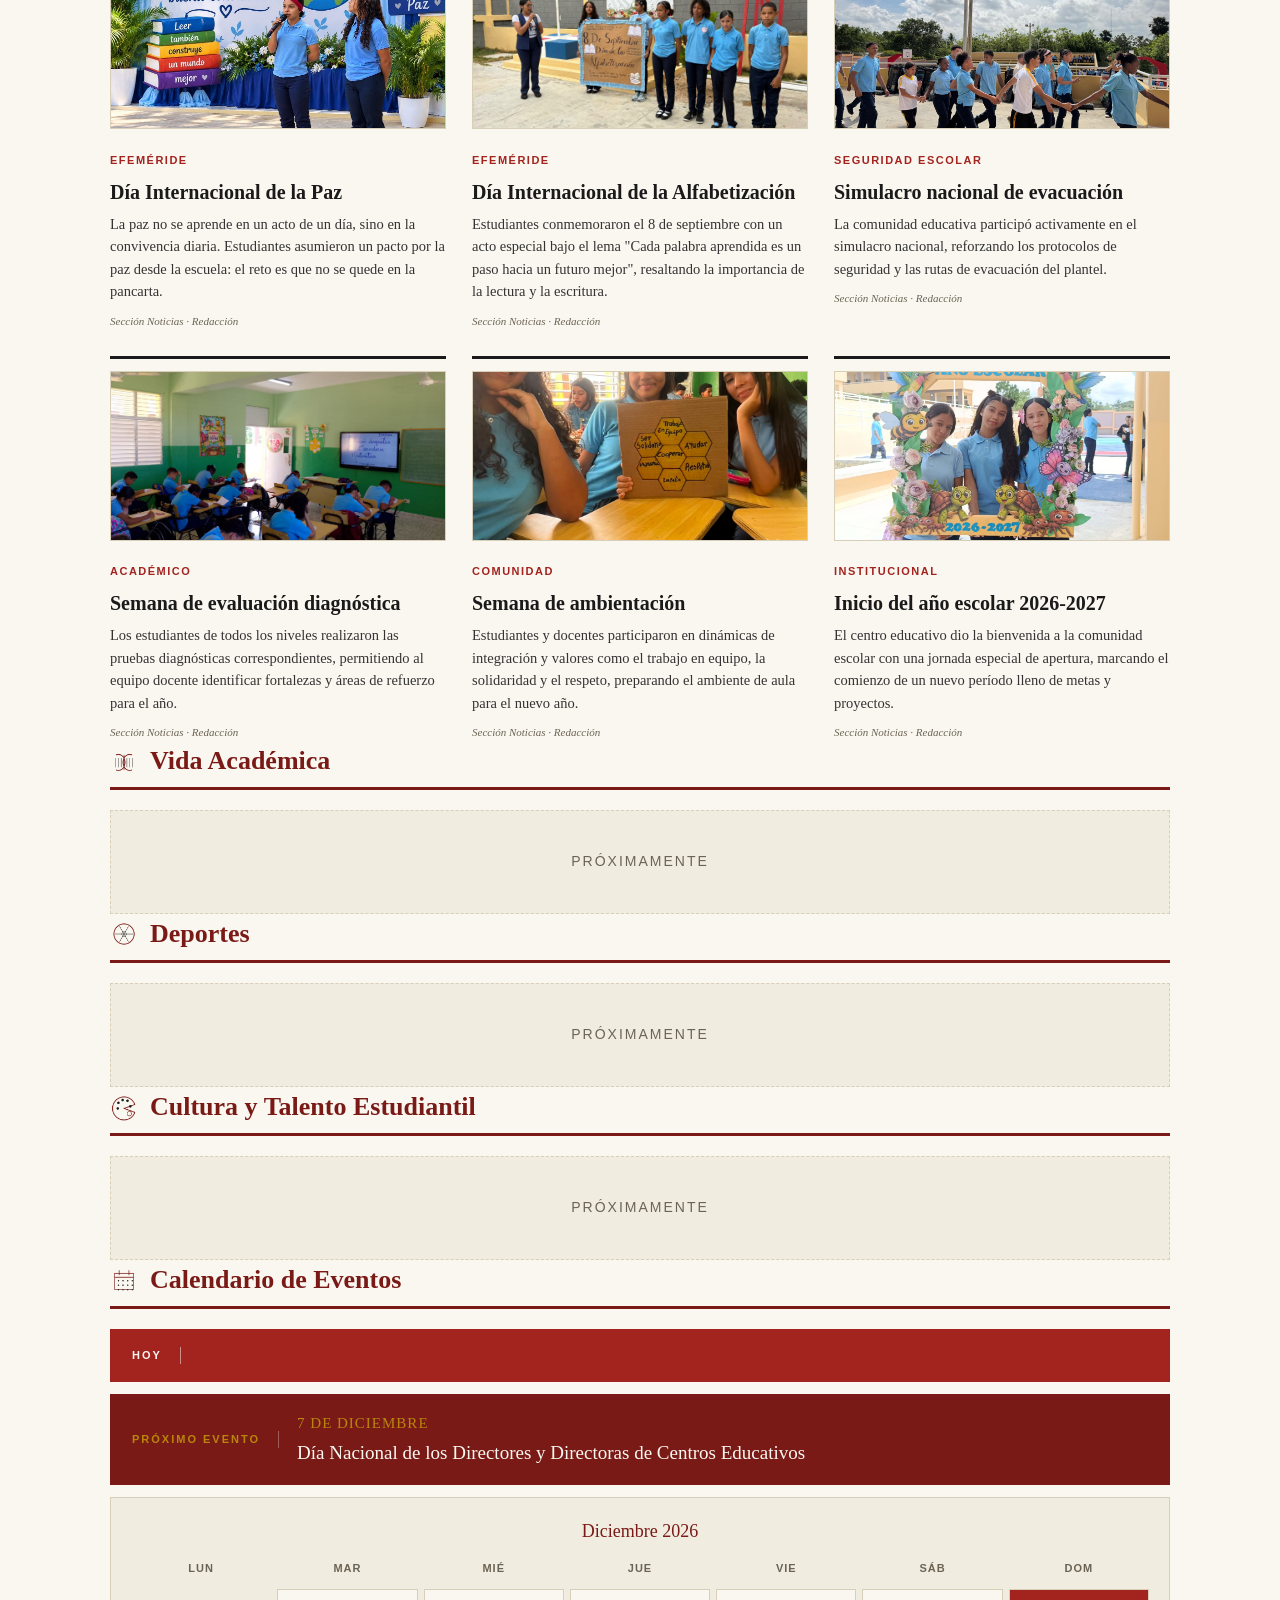
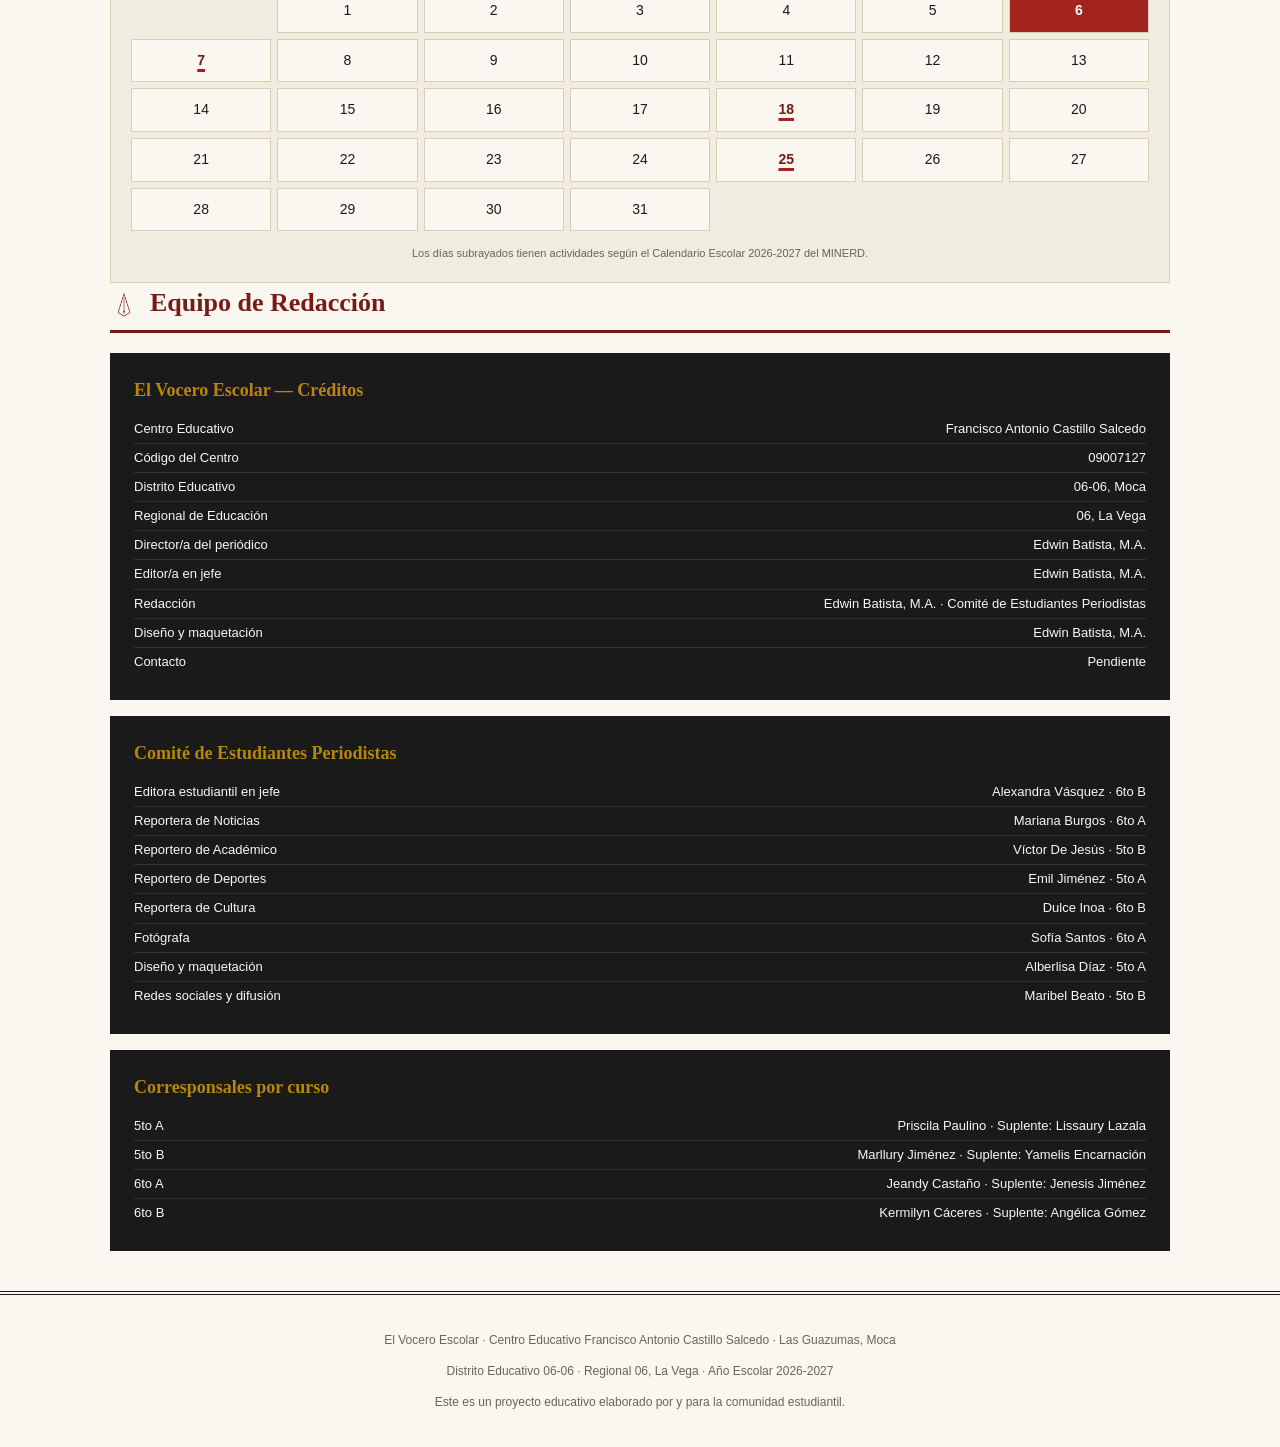
==== commit 38371c63: "Agregar Comité de Estudiantes Periodistas y corresponsales a la sección de Redacción Co-Authored-By:" ====
--- a/index.html
+++ b/index.html
@@ -187,9 +187,27 @@
       <div class="row"><span>Regional de Educación</span><span>06, La Vega</span></div>
       <div class="row"><span>Director/a del periódico</span><span>Edwin Batista, M.A.</span></div>
       <div class="row"><span>Editor/a en jefe</span><span>Edwin Batista, M.A.</span></div>
-      <div class="row"><span>Redacción</span><span>Edwin Batista, M.A. · Estudiantes colaboradores (Pendiente)</span></div>
+      <div class="row"><span>Redacción</span><span>Edwin Batista, M.A. · Comité de Estudiantes Periodistas</span></div>
       <div class="row"><span>Diseño y maquetación</span><span>Edwin Batista, M.A.</span></div>
       <div class="row"><span>Contacto</span><span>Pendiente</span></div>
+    </div>
+    <div class="staffbox">
+      <h4>Comité de Estudiantes Periodistas</h4>
+      <div class="row"><span>Editora estudiantil en jefe</span><span>Alexandra Vásquez · 6to B</span></div>
+      <div class="row"><span>Reportera de Noticias</span><span>Mariana Burgos · 6to A</span></div>
+      <div class="row"><span>Reportero de Académico</span><span>Víctor De Jesús · 5to B</span></div>
+      <div class="row"><span>Reportero de Deportes</span><span>Emil Jiménez · 5to A</span></div>
+      <div class="row"><span>Reportera de Cultura</span><span>Dulce Inoa · 6to B</span></div>
+      <div class="row"><span>Fotógrafa</span><span>Sofía Santos · 6to A</span></div>
+      <div class="row"><span>Diseño y maquetación</span><span>Alberlisa Díaz · 5to A</span></div>
+      <div class="row"><span>Redes sociales y difusión</span><span>Maribel Beato · 5to B</span></div>
+    </div>
+    <div class="staffbox">
+      <h4>Corresponsales por curso</h4>
+      <div class="row"><span>5to A</span><span>Priscila Paulino · Suplente: Lissaury Lazala</span></div>
+      <div class="row"><span>5to B</span><span>Marllury Jiménez · Suplente: Yamelis Encarnación</span></div>
+      <div class="row"><span>6to A</span><span>Jeandy Castaño · Suplente: Jenesis Jiménez</span></div>
+      <div class="row"><span>6to B</span><span>Kermilyn Cáceres · Suplente: Angélica Gómez</span></div>
     </div>
   </section>
 
--- a/styles.css
+++ b/styles.css
@@ -174,7 +174,8 @@
     font-family:Arial,sans-serif;font-size:13px;
   }
   .staffbox h4{margin:0 0 10px;font-family:'Playfair Display',Georgia,serif;font-size:18px;color:var(--gold);}
-  .staffbox .row{display:flex;justify-content:space-between;padding:4px 0;border-bottom:1px solid #333;}
+  .staffbox .row{display:flex;justify-content:space-between;gap:12px;padding:4px 0;border-bottom:1px solid #333;}
+  .staffbox .row span:last-child{text-align:right;}
   .staffbox .row:last-child{border-bottom:none;}
 
   footer{
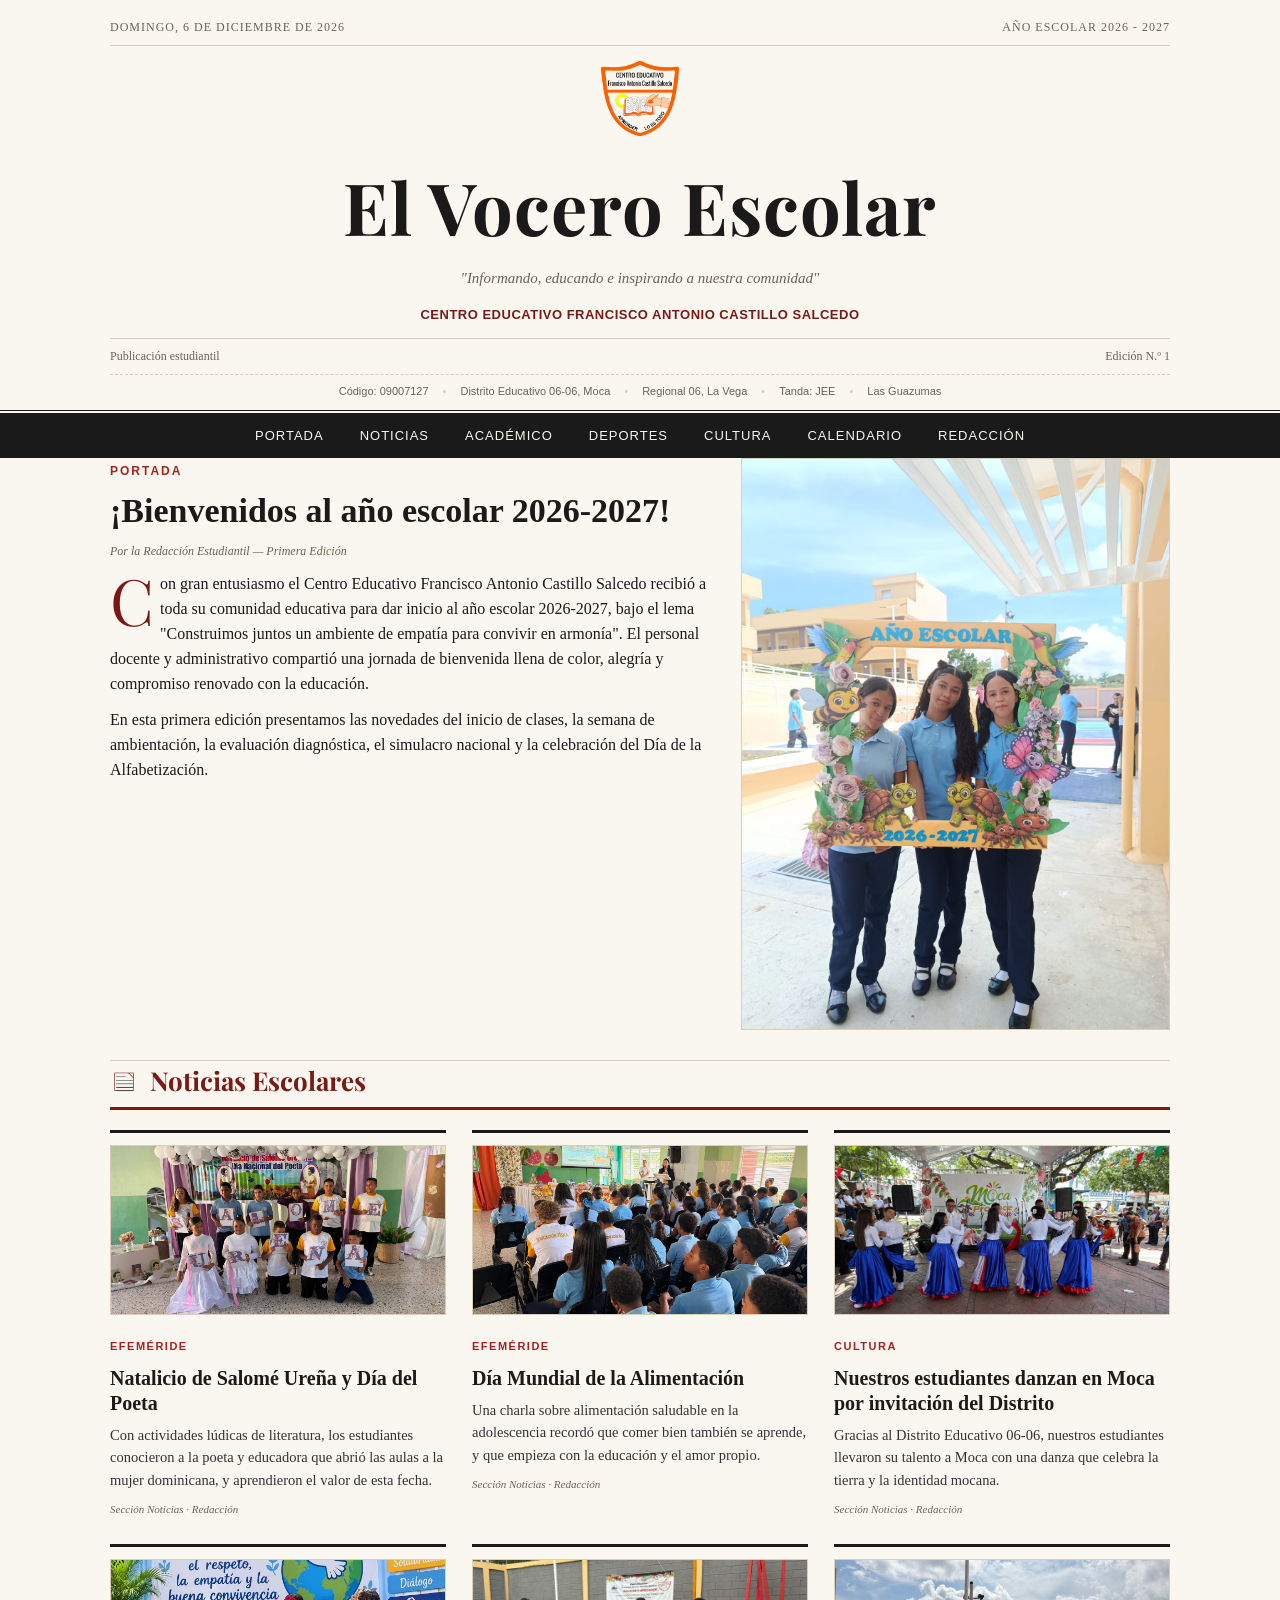
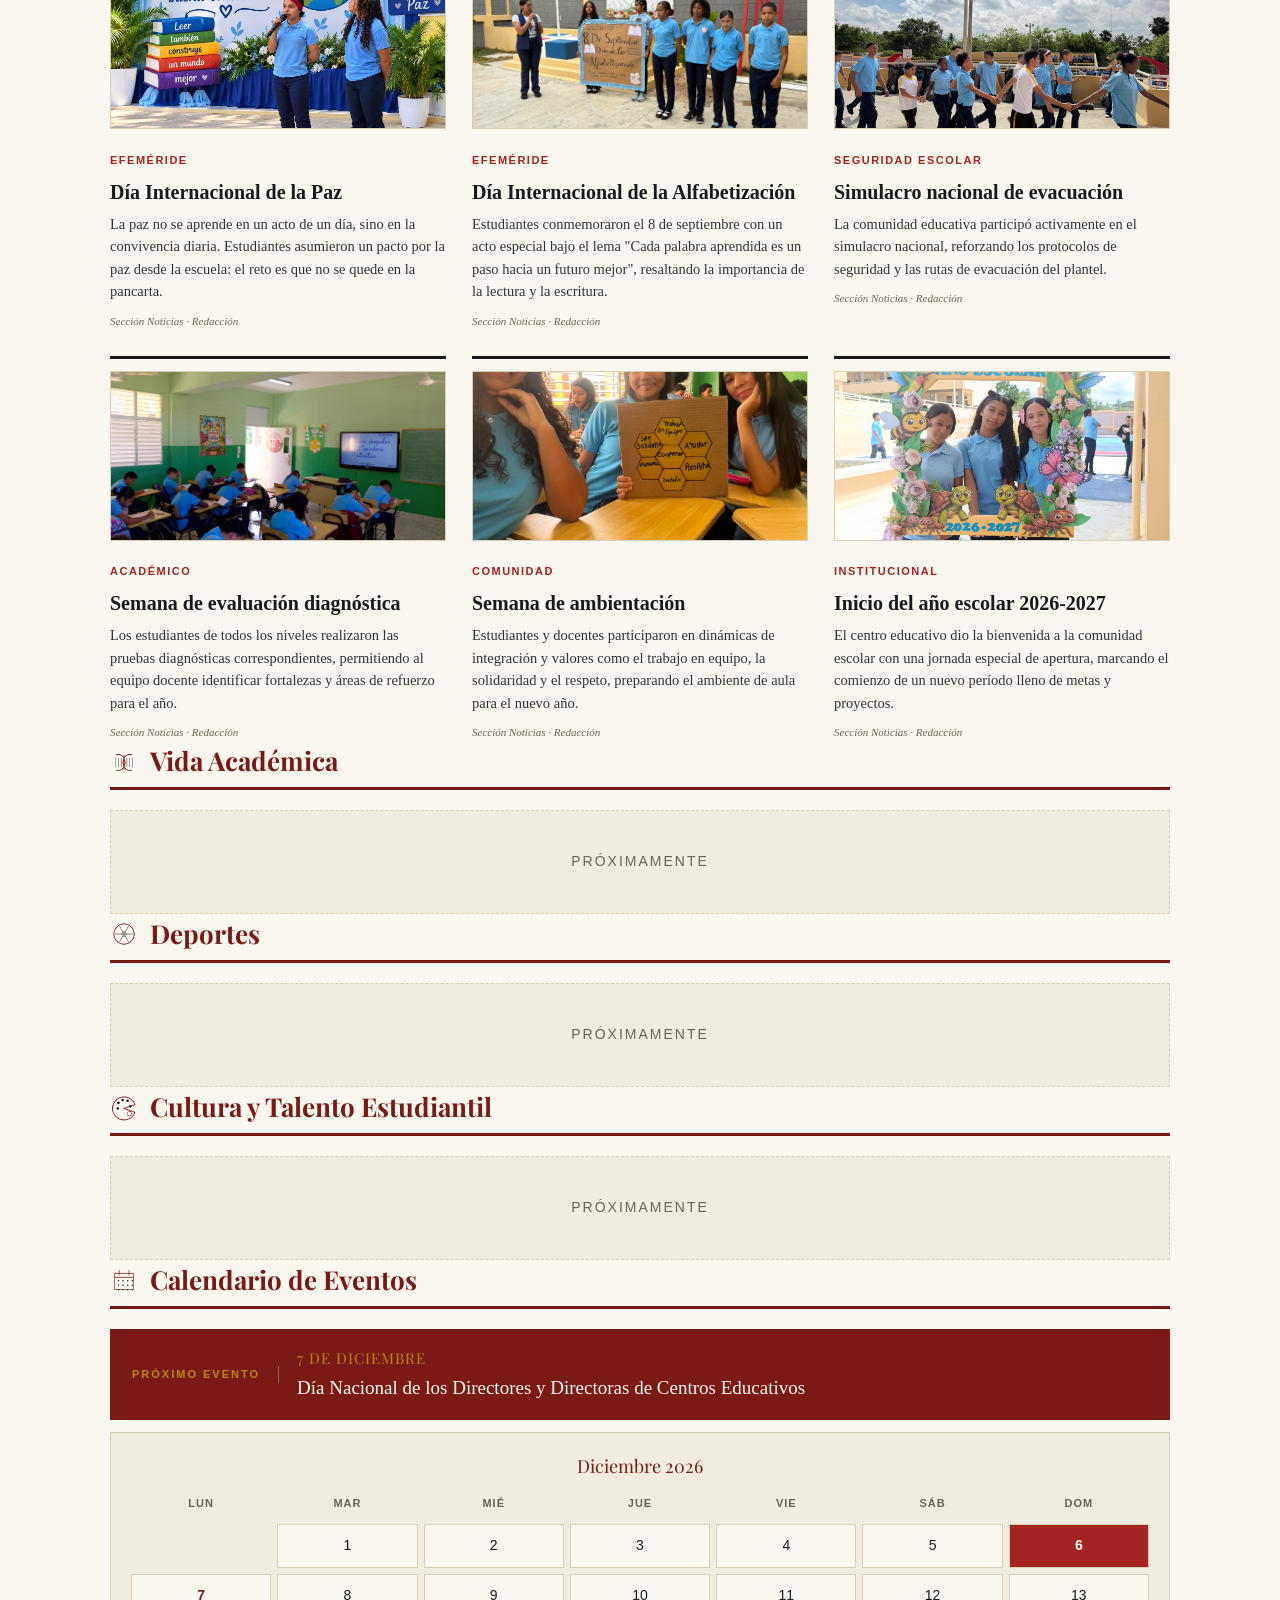
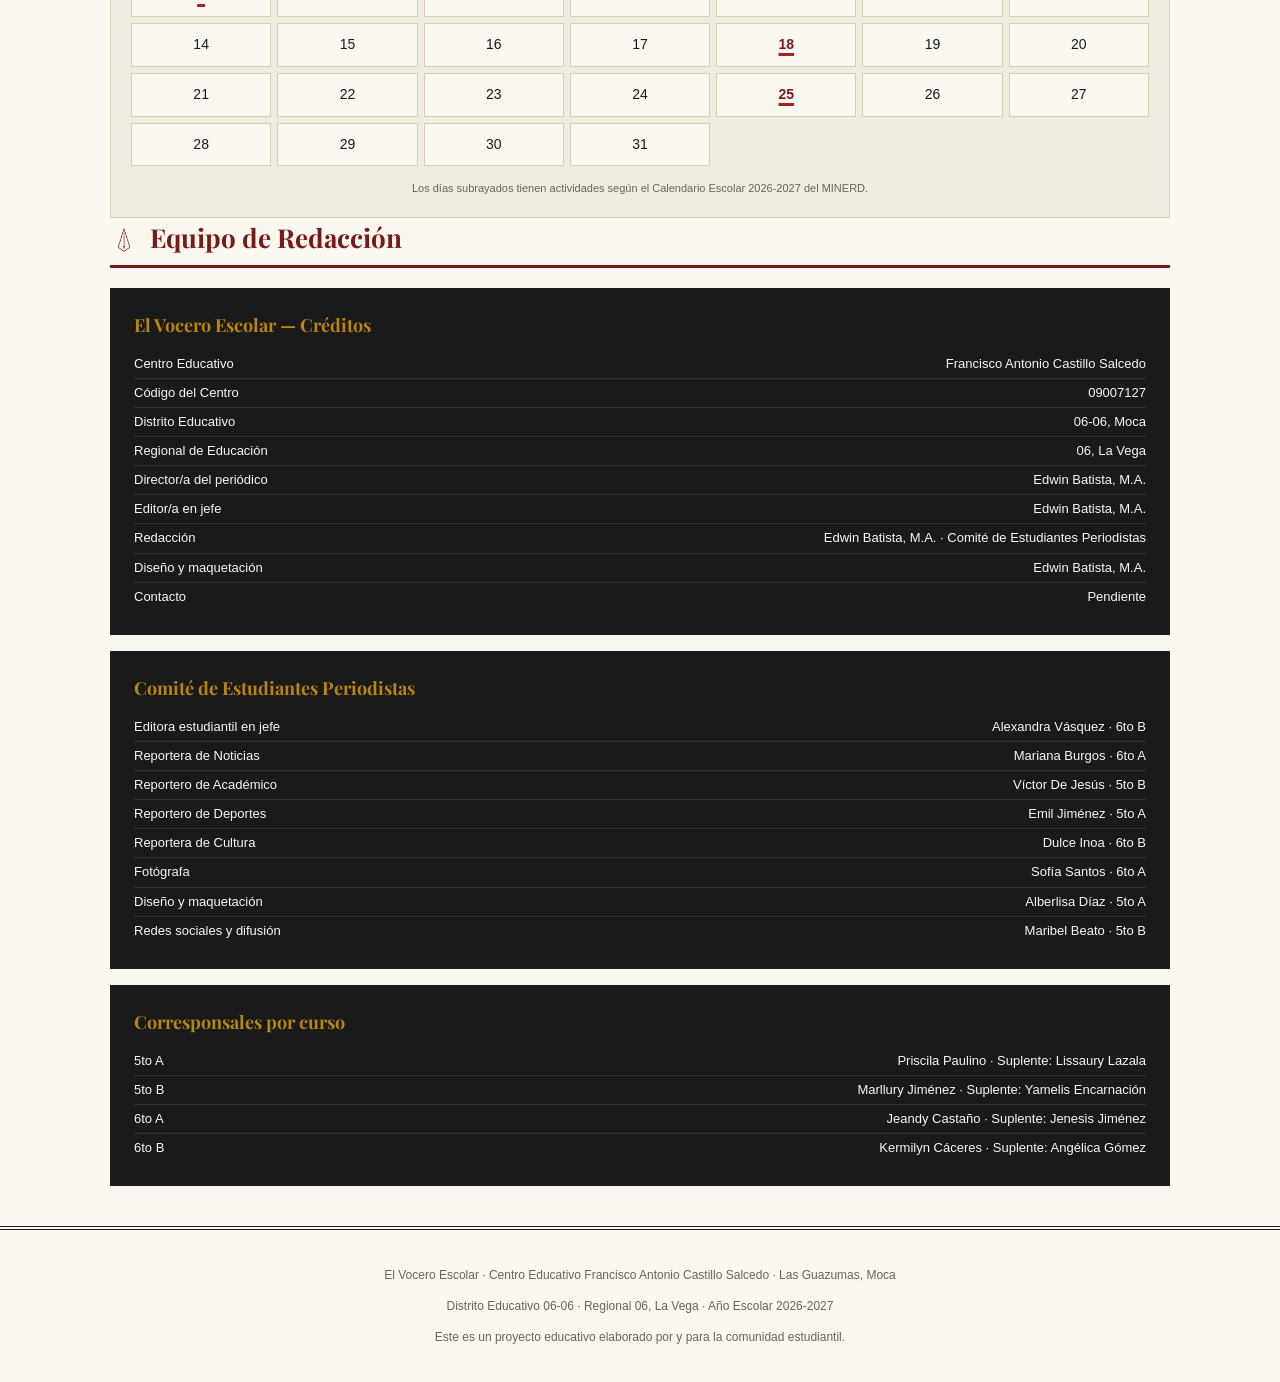
==== commit 4e4bfe25: "Mejorar la versión móvil: encabezado compacto, menú fijo deslizable, lista de noticias compacta y vi" ====
--- a/index.html
+++ b/index.html
@@ -4,6 +4,9 @@
 <meta charset="UTF-8">
 <meta name="viewport" content="width=device-width, initial-scale=1.0">
 <title>El Vocero Escolar | Centro Educativo Francisco Antonio Castillo Salcedo</title>
+<link rel="preconnect" href="https://fonts.googleapis.com">
+<link rel="preconnect" href="https://fonts.gstatic.com" crossorigin>
+<link href="https://fonts.googleapis.com/css2?family=Playfair+Display:wght@700;800&display=swap" rel="stylesheet">
 <link rel="stylesheet" href="styles.css">
 </head>
 <body>
@@ -228,5 +231,6 @@
 </script>
 <script src="events.js"></script>
 
+<script src="site.js"></script>
 </body>
 </html>
--- a/styles.css
+++ b/styles.css
@@ -294,3 +294,115 @@
     font-family:Arial,sans-serif;font-size:11px;color:var(--muted);
     margin:14px 0 0;text-align:center;
   }
+
+  [hidden]{display:none !important;}
+  img{max-width:100%;}
+  section[id]{scroll-margin-top:64px;}
+  html{scroll-behavior:smooth;}
+
+  /* Visor de fotos */
+  .lightbox{
+    position:fixed;inset:0;z-index:100;background:rgba(15,12,10,0.94);
+    display:flex;align-items:center;justify-content:center;
+    touch-action:pan-y;
+  }
+  .lightbox img{max-width:100vw;max-height:84vh;object-fit:contain;}
+  .lightbox button{
+    position:absolute;background:rgba(250,247,240,0.14);color:#faf7f0;
+    border:0;border-radius:50%;width:48px;height:48px;font-size:26px;line-height:1;
+    cursor:pointer;font-family:Arial,sans-serif;
+  }
+  .lightbox .lb-close{top:14px;right:14px;}
+  .lightbox .lb-prev{left:10px;top:50%;transform:translateY(-50%);}
+  .lightbox .lb-next{right:10px;top:50%;transform:translateY(-50%);}
+  .lightbox .lb-count{
+    position:absolute;bottom:18px;left:0;right:0;text-align:center;
+    color:#d8cfb8;font:13px Arial,sans-serif;letter-spacing:1px;
+  }
+  .article-cover{cursor:pointer;}
+
+  /* ===== Celular ===== */
+  @media (max-width:640px){
+    .wrap{padding:0 16px;}
+
+    header.masthead{padding:10px 0 12px;border-bottom-width:3px;}
+    .top-bar{
+      flex-direction:row;justify-content:space-between;font-size:10px;letter-spacing:.5px;
+      margin-bottom:10px;padding-bottom:6px;
+    }
+    .school-logo{width:54px;height:54px;margin-bottom:2px;}
+    .title-block h1{font-size:34px;line-height:1.1;letter-spacing:0;}
+    .title-block .subtitle{font-size:13px;margin:4px 0 0;}
+    .school-name{font-size:10.5px;margin:6px 0 0;}
+    .masthead-meta,.school-info{display:none;}
+
+    nav{position:sticky;top:0;z-index:50;box-shadow:0 2px 8px rgba(0,0,0,0.18);}
+    nav ul{
+      flex-wrap:nowrap;justify-content:flex-start;overflow-x:auto;
+      scrollbar-width:none;-webkit-overflow-scrolling:touch;padding:0 8px;position:relative;
+    }
+    nav ul::-webkit-scrollbar{display:none;}
+    nav li{flex:none;}
+    nav li:last-child{padding-right:24px;}
+    nav::after{
+      content:"";position:absolute;top:0;right:0;bottom:0;width:32px;pointer-events:none;
+      background:linear-gradient(to right,rgba(26,26,26,0),var(--ink));
+    }
+    nav a{padding:14px 12px;font-size:12px;border-bottom:3px solid transparent;}
+    nav a.active{border-bottom-color:var(--gold);color:#fff;}
+
+    main{padding:18px 0 40px;}
+    .section-heading{font-size:22px;margin:36px 0 16px;gap:10px;}
+    .section-heading img{width:22px;height:22px;}
+
+    /* Portada: foto primero */
+    .hero{gap:14px;padding-bottom:22px;}
+    .hero > div:last-child{order:-1;min-height:0;height:220px;border-radius:6px;}
+    .hero h2{font-size:26px;margin:6px 0 8px;}
+    .hero p{font-size:15.5px;}
+    .hero .dropcap::first-letter{font-size:52px;line-height:40px;}
+
+    /* Noticias: la más reciente grande, el resto en lista compacta */
+    .grid{gap:0;}
+    .grid > a:first-child article.card{border-top:0;padding:0 0 18px;border-bottom:1px solid var(--line);}
+    .grid > a:first-child .card-img{height:210px;border-radius:6px;}
+    .grid > a:first-child h3{font-size:22px;}
+    .grid > a:not(:first-child) article.card{
+      display:grid;grid-template-columns:104px 1fr;column-gap:14px;align-items:start;
+      border-top:0;border-bottom:1px solid var(--line);padding:14px 0;
+    }
+    .grid > a:not(:first-child) .card-img{
+      grid-row:1 / span 3;width:104px;height:80px;margin:0;border-radius:6px;
+    }
+    .grid > a:not(:first-child) h3{font-size:16.5px;margin:3px 0 0;line-height:1.25;}
+    .grid > a:not(:first-child) .cat{font-size:10px;}
+    .grid > a:not(:first-child) p,.grid > a:not(:first-child) .meta{display:none;}
+    a.card-link:active{opacity:.6;}
+
+    .coming-soon{padding:18px 12px;font-size:12px;}
+
+    .next-event{padding:14px 16px;gap:10px;}
+    .next-event-label{border-right:0;padding-right:0;width:100%;}
+    .next-event-name{font-size:17px;}
+
+    .month-cal{padding:14px 10px;}
+    .month-cal-grid{gap:4px;}
+    .month-cal-grid .day{padding:9px 0;font-size:13px;border-radius:4px;}
+
+    .staffbox{padding:18px 16px;border-radius:6px;}
+    .staffbox .row{flex-direction:column;gap:1px;padding:8px 0;}
+    .staffbox .row span:first-child{font-size:11px;color:#bdb5a6;text-transform:uppercase;letter-spacing:.5px;}
+    .staffbox .row span:last-child{text-align:left;font-size:14px;}
+
+    footer{margin-top:24px;padding:20px 0;}
+
+    /* Página de noticia */
+    .back-link{margin:14px 0;padding:6px 0;}
+    .article-header{padding:6px 0 4px;}
+    .article-header h1.headline{font-size:27px;}
+    .article-cover{max-height:260px;margin:14px 0 22px;border-radius:6px;}
+    .article-body{font-size:16.5px;line-height:1.65;}
+    blockquote.pull{font-size:20px;padding:14px 6px;}
+    .gallery{grid-template-columns:repeat(2,1fr);gap:8px;margin:20px 0;}
+    .gallery img{height:150px;border-radius:6px;}
+  }
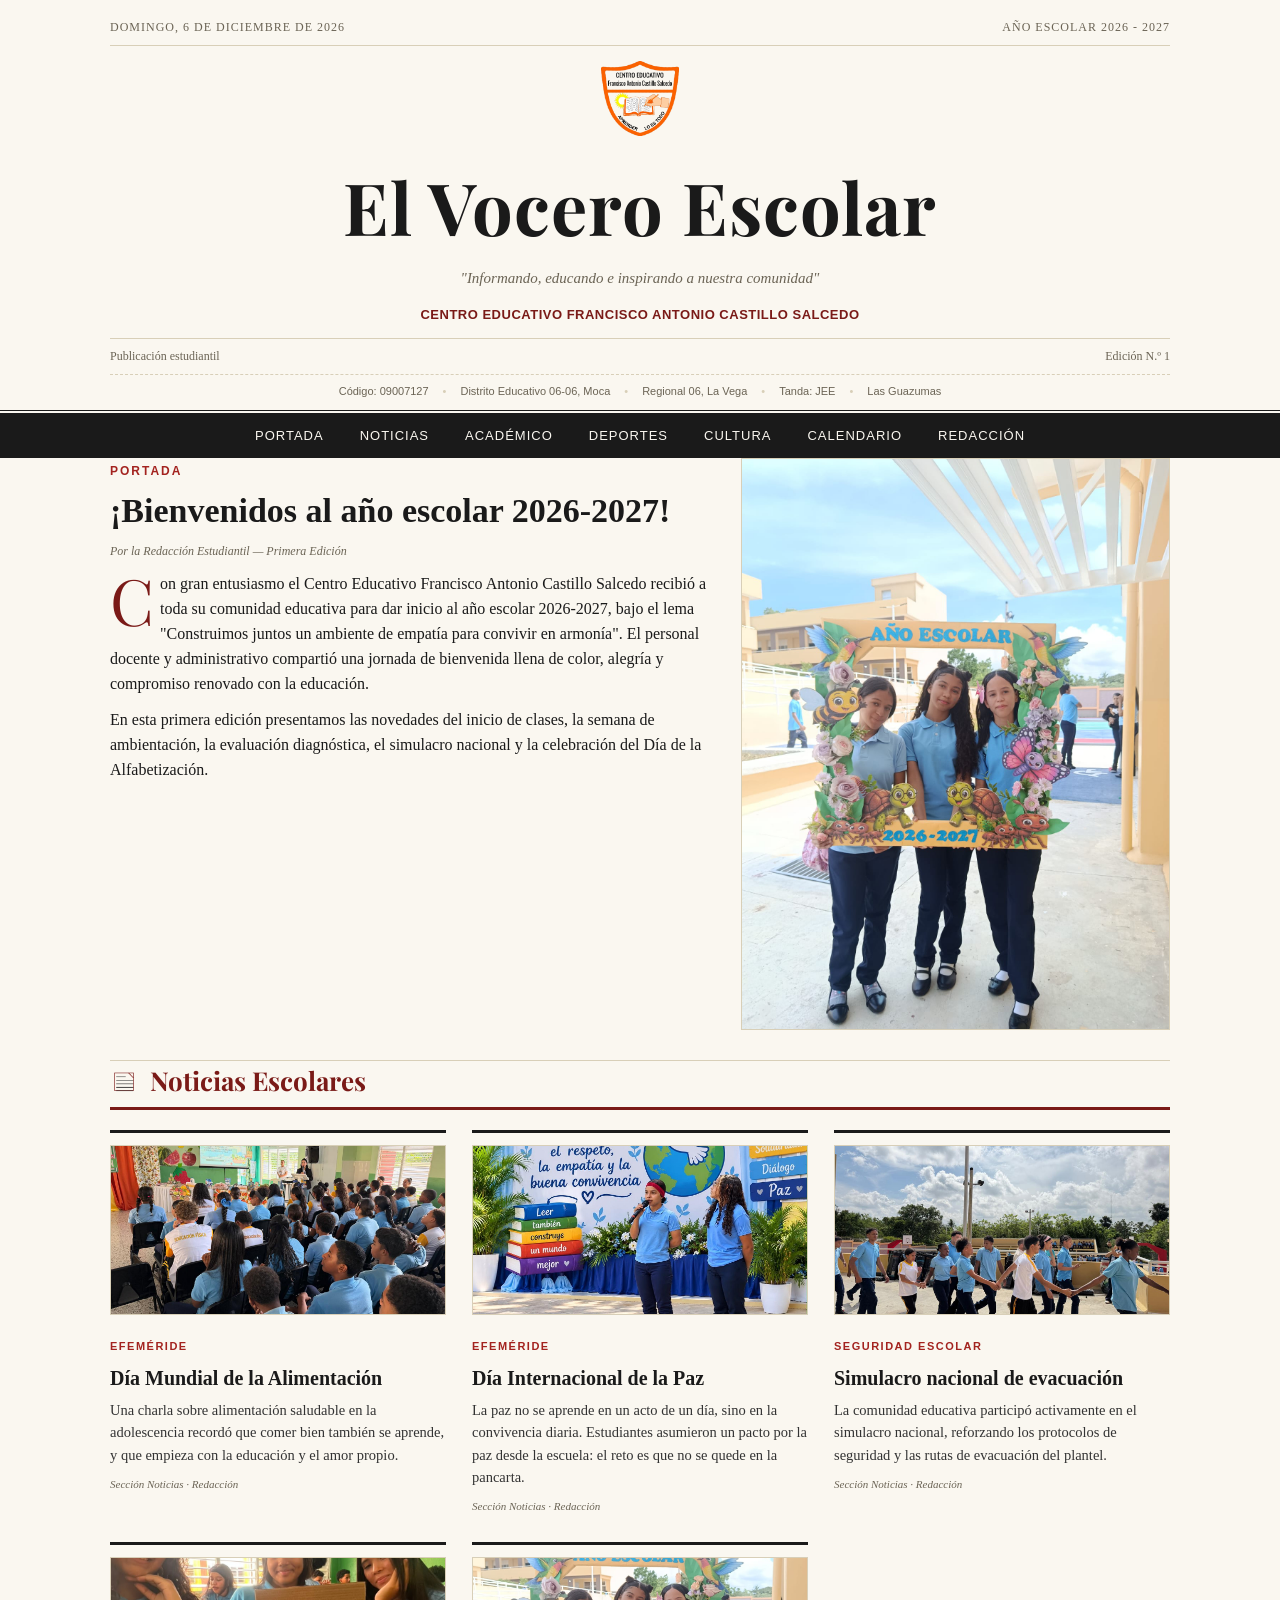
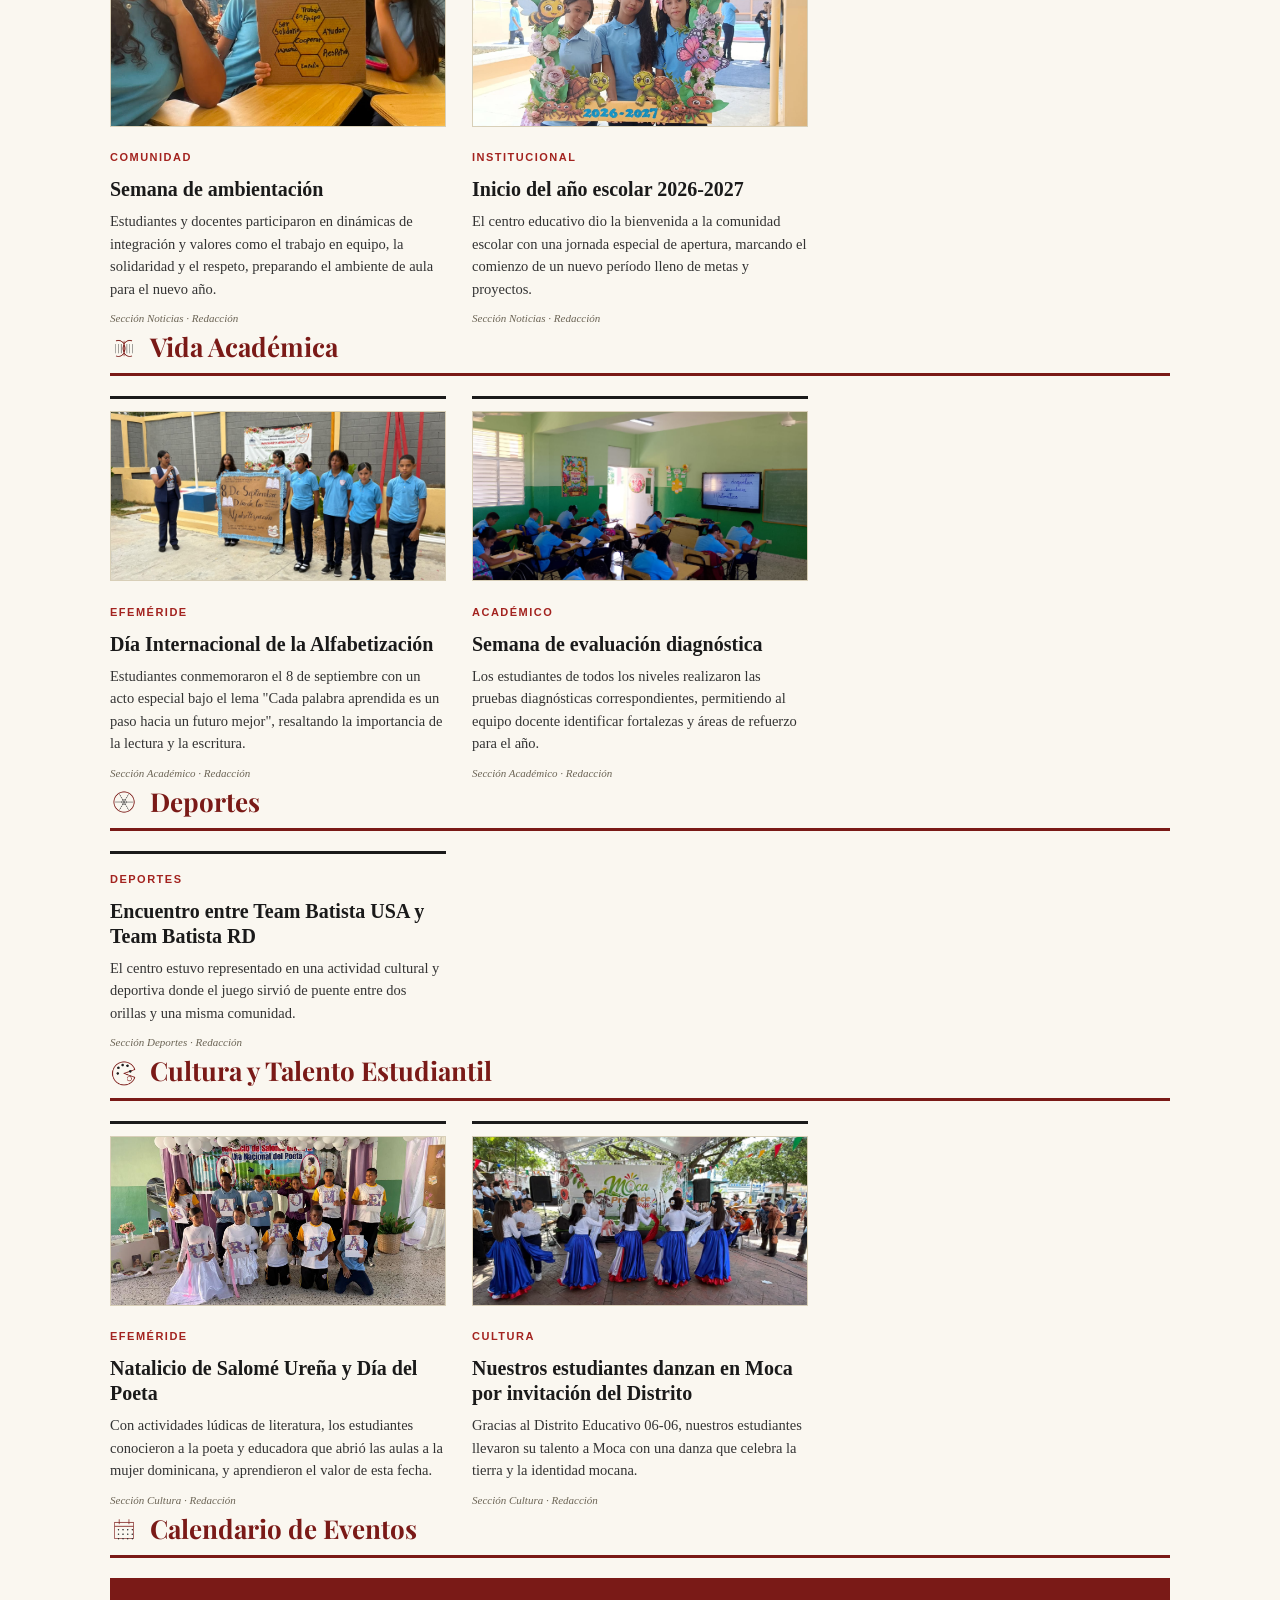
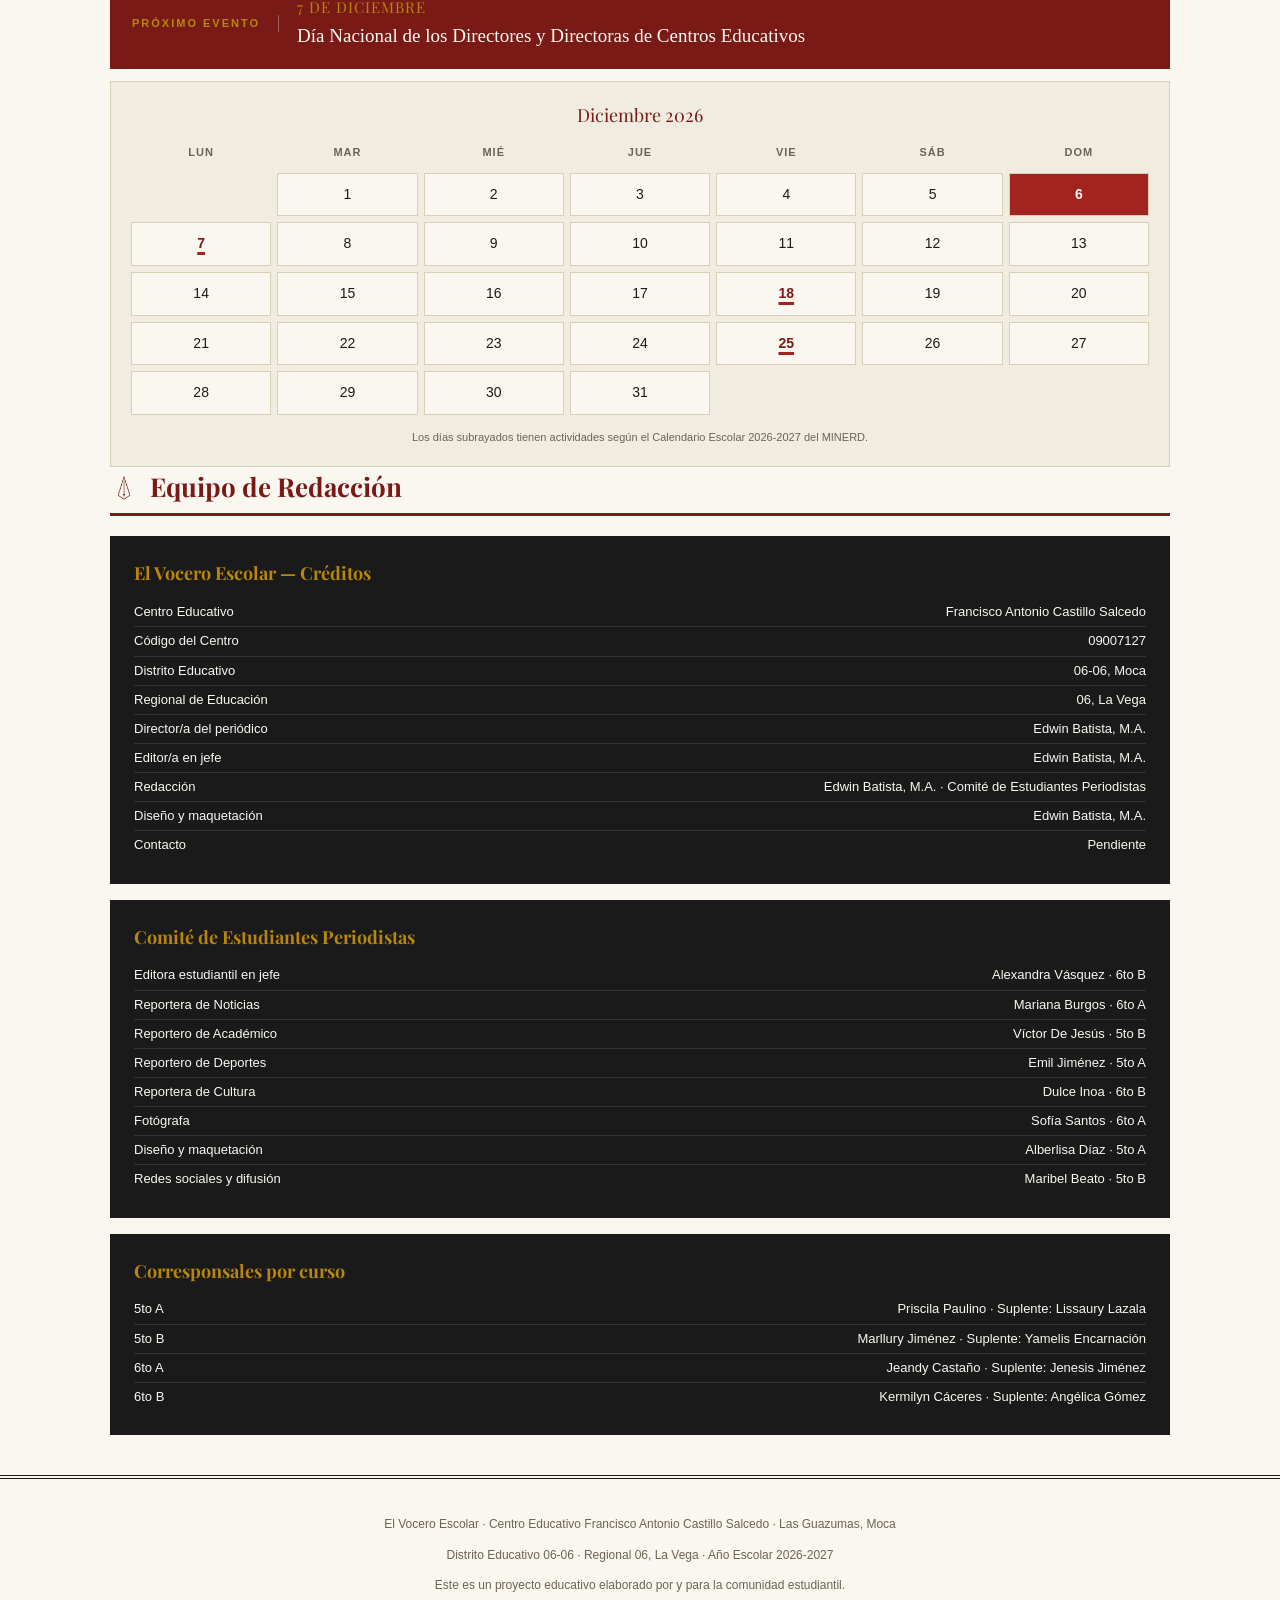
==== commit d7e245ce: "Distribuir noticias por sección y agregar noticia deportiva Team Batista Co-Authored-By: Claude Opus" ====
--- a/index.html
+++ b/index.html
@@ -71,85 +71,94 @@
   <section id="noticias">
     <h2 class="section-heading"><img src="icons/icon-noticias.png" alt=""> Noticias Escolares</h2>
     <div class="grid">
+      <a href="noticias/noticia8.html" class="card-link"><article class="card">
+        <img src="galeria/NOTICIA-08DIADELAALIMENTACION/WhatsApp%20Image%202026-10-16%20at%2012.36.22.jpeg" alt="Charla sobre alimentación saludable" class="card-img">
+        <span class="cat">Efeméride</span>
+        <h3>Día Mundial de la Alimentación</h3>
+        <p>Una charla sobre alimentación saludable en la adolescencia recordó que comer bien también se aprende, y que empieza con la educación y el amor propio.</p>
+        <div class="meta">Sección Noticias · Redacción</div>
+      </article></a>
+      <a href="noticias/noticia6.html" class="card-link"><article class="card">
+        <img src="galeria/NOTICIA-06DIADELAPAZ/WhatsApp%20Image%202026-09-15%20at%2015.56.39.jpeg" alt="Día Internacional de la Paz" class="card-img">
+        <span class="cat">Efeméride</span>
+        <h3>Día Internacional de la Paz</h3>
+        <p>La paz no se aprende en un acto de un día, sino en la convivencia diaria. Estudiantes asumieron un pacto por la paz desde la escuela: el reto es que no se quede en la pancarta.</p>
+        <div class="meta">Sección Noticias · Redacción</div>
+      </article></a>
+      <a href="noticias/noticia4.html" class="card-link"><article class="card">
+        <img src="galeria/NOTICIA-04SIMULACRONACIONAL/PHOTO-2026-09-08-10-15-25%202.jpg" alt="Simulacro nacional" class="card-img">
+        <span class="cat">Seguridad Escolar</span>
+        <h3>Simulacro nacional de evacuación</h3>
+        <p>La comunidad educativa participó activamente en el simulacro nacional, reforzando los protocolos de seguridad y las rutas de evacuación del plantel.</p>
+        <div class="meta">Sección Noticias · Redacción</div>
+      </article></a>
+      <a href="noticias/noticia2.html" class="card-link"><article class="card">
+        <img src="galeria/NOTICIA-02PROCESODESEMANAAMBIENTACION/PHOTO-2026-08-25-15-04-25.jpg" alt="Semana de ambientación" class="card-img">
+        <span class="cat">Comunidad</span>
+        <h3>Semana de ambientación</h3>
+        <p>Estudiantes y docentes participaron en dinámicas de integración y valores como el trabajo en equipo, la solidaridad y el respeto, preparando el ambiente de aula para el nuevo año.</p>
+        <div class="meta">Sección Noticias · Redacción</div>
+      </article></a>
+      <a href="noticias/noticia1.html" class="card-link"><article class="card">
+        <img src="galeria/NOTICIA-01INICIODELANOESCOLAR/PHOTO-2026-08-24-11-41-58.jpg" alt="Inicio del año escolar" class="card-img">
+        <span class="cat">Institucional</span>
+        <h3>Inicio del año escolar 2026-2027</h3>
+        <p>El centro educativo dio la bienvenida a la comunidad escolar con una jornada especial de apertura, marcando el comienzo de un nuevo período lleno de metas y proyectos.</p>
+        <div class="meta">Sección Noticias · Redacción</div>
+      </article></a>
+    </div>
+  </section>
+
+  <section id="academico">
+    <h2 class="section-heading"><img src="icons/icon-academico.png" alt=""> Vida Académica</h2>
+    <div class="grid">
+      <a href="noticias/noticia5.html" class="card-link"><article class="card">
+        <img src="galeria/NOTICIA-05DIADELAALFABETIZACION/PHOTO-2026-09-08-10-39-59.jpg" alt="Día de la Alfabetización" class="card-img">
+        <span class="cat">Efeméride</span>
+        <h3>Día Internacional de la Alfabetización</h3>
+        <p>Estudiantes conmemoraron el 8 de septiembre con un acto especial bajo el lema "Cada palabra aprendida es un paso hacia un futuro mejor", resaltando la importancia de la lectura y la escritura.</p>
+        <div class="meta">Sección Académico · Redacción</div>
+      </article></a>
+      <a href="noticias/noticia3.html" class="card-link"><article class="card">
+        <img src="galeria/NOTICIA-03SEMANADEEVALUACIONDIAGNOSTICA/PHOTO-2026-09-03-09-05-26.jpg" alt="Semana de evaluación diagnóstica" class="card-img">
+        <span class="cat">Académico</span>
+        <h3>Semana de evaluación diagnóstica</h3>
+        <p>Los estudiantes de todos los niveles realizaron las pruebas diagnósticas correspondientes, permitiendo al equipo docente identificar fortalezas y áreas de refuerzo para el año.</p>
+        <div class="meta">Sección Académico · Redacción</div>
+      </article></a>
+    </div>
+  </section>
+
+  <section id="deportes">
+    <h2 class="section-heading"><img src="icons/icon-deportes.png" alt=""> Deportes</h2>
+    <div class="grid">
+      <a href="noticias/noticia10.html" class="card-link"><article class="card">
+        <span class="cat">Deportes</span>
+        <h3>Encuentro entre Team Batista USA y Team Batista RD</h3>
+        <p>El centro estuvo representado en una actividad cultural y deportiva donde el juego sirvió de puente entre dos orillas y una misma comunidad.</p>
+        <div class="meta">Sección Deportes · Redacción</div>
+      </article></a>
+    </div>
+  </section>
+
+  <section id="cultura">
+    <h2 class="section-heading"><img src="icons/icon-cultura.png" alt=""> Cultura y Talento Estudiantil</h2>
+    <div class="grid">
       <a href="noticias/noticia9.html" class="card-link"><article class="card">
         <img src="galeria/NOTICIA-09DIADELPOETA/PHOTO-2026-10-21-11-57-33%203.jpg" alt="Estudiantes forman el nombre de Salomé Ureña" class="card-img">
         <span class="cat">Efeméride</span>
         <h3>Natalicio de Salomé Ureña y Día del Poeta</h3>
         <p>Con actividades lúdicas de literatura, los estudiantes conocieron a la poeta y educadora que abrió las aulas a la mujer dominicana, y aprendieron el valor de esta fecha.</p>
-        <div class="meta">Sección Noticias · Redacción</div>
-      </article></a>
-      <a href="noticias/noticia8.html" class="card-link"><article class="card">
-        <img src="galeria/NOTICIA-08DIADELAALIMENTACION/WhatsApp%20Image%202026-10-16%20at%2012.36.22.jpeg" alt="Charla sobre alimentación saludable" class="card-img">
-        <span class="cat">Efeméride</span>
-        <h3>Día Mundial de la Alimentación</h3>
-        <p>Una charla sobre alimentación saludable en la adolescencia recordó que comer bien también se aprende, y que empieza con la educación y el amor propio.</p>
-        <div class="meta">Sección Noticias · Redacción</div>
+        <div class="meta">Sección Cultura · Redacción</div>
       </article></a>
       <a href="noticias/noticia7.html" class="card-link"><article class="card">
         <img src="galeria/NOTICIA-07INVITACIONDELDISTRITOAREALIZARDANZA/WhatsApp%20Image%202026-10-06%20at%2013.07.10.jpeg" alt="Estudiantes danzando en Moca" class="card-img">
         <span class="cat">Cultura</span>
         <h3>Nuestros estudiantes danzan en Moca por invitación del Distrito</h3>
         <p>Gracias al Distrito Educativo 06-06, nuestros estudiantes llevaron su talento a Moca con una danza que celebra la tierra y la identidad mocana.</p>
-        <div class="meta">Sección Noticias · Redacción</div>
-      </article></a>
-      <a href="noticias/noticia6.html" class="card-link"><article class="card">
-        <img src="galeria/NOTICIA-06DIADELAPAZ/WhatsApp%20Image%202026-09-15%20at%2015.56.39.jpeg" alt="Día Internacional de la Paz" class="card-img">
-        <span class="cat">Efeméride</span>
-        <h3>Día Internacional de la Paz</h3>
-        <p>La paz no se aprende en un acto de un día, sino en la convivencia diaria. Estudiantes asumieron un pacto por la paz desde la escuela: el reto es que no se quede en la pancarta.</p>
-        <div class="meta">Sección Noticias · Redacción</div>
-      </article></a>
-      <a href="noticias/noticia5.html" class="card-link"><article class="card">
-        <img src="galeria/NOTICIA-05DIADELAALFABETIZACION/PHOTO-2026-09-08-10-39-59.jpg" alt="Día de la Alfabetización" class="card-img">
-        <span class="cat">Efeméride</span>
-        <h3>Día Internacional de la Alfabetización</h3>
-        <p>Estudiantes conmemoraron el 8 de septiembre con un acto especial bajo el lema "Cada palabra aprendida es un paso hacia un futuro mejor", resaltando la importancia de la lectura y la escritura.</p>
-        <div class="meta">Sección Noticias · Redacción</div>
-      </article></a>
-      <a href="noticias/noticia4.html" class="card-link"><article class="card">
-        <img src="galeria/NOTICIA-04SIMULACRONACIONAL/PHOTO-2026-09-08-10-15-25%202.jpg" alt="Simulacro nacional" class="card-img">
-        <span class="cat">Seguridad Escolar</span>
-        <h3>Simulacro nacional de evacuación</h3>
-        <p>La comunidad educativa participó activamente en el simulacro nacional, reforzando los protocolos de seguridad y las rutas de evacuación del plantel.</p>
-        <div class="meta">Sección Noticias · Redacción</div>
-      </article></a>
-      <a href="noticias/noticia3.html" class="card-link"><article class="card">
-        <img src="galeria/NOTICIA-03SEMANADEEVALUACIONDIAGNOSTICA/PHOTO-2026-09-03-09-05-26.jpg" alt="Semana de evaluación diagnóstica" class="card-img">
-        <span class="cat">Académico</span>
-        <h3>Semana de evaluación diagnóstica</h3>
-        <p>Los estudiantes de todos los niveles realizaron las pruebas diagnósticas correspondientes, permitiendo al equipo docente identificar fortalezas y áreas de refuerzo para el año.</p>
-        <div class="meta">Sección Noticias · Redacción</div>
-      </article></a>
-      <a href="noticias/noticia2.html" class="card-link"><article class="card">
-        <img src="galeria/NOTICIA-02PROCESODESEMANAAMBIENTACION/PHOTO-2026-08-25-15-04-25.jpg" alt="Semana de ambientación" class="card-img">
-        <span class="cat">Comunidad</span>
-        <h3>Semana de ambientación</h3>
-        <p>Estudiantes y docentes participaron en dinámicas de integración y valores como el trabajo en equipo, la solidaridad y el respeto, preparando el ambiente de aula para el nuevo año.</p>
-        <div class="meta">Sección Noticias · Redacción</div>
-      </article></a>
-      <a href="noticias/noticia1.html" class="card-link"><article class="card">
-        <img src="galeria/NOTICIA-01INICIODELANOESCOLAR/PHOTO-2026-08-24-11-41-58.jpg" alt="Inicio del año escolar" class="card-img">
-        <span class="cat">Institucional</span>
-        <h3>Inicio del año escolar 2026-2027</h3>
-        <p>El centro educativo dio la bienvenida a la comunidad escolar con una jornada especial de apertura, marcando el comienzo de un nuevo período lleno de metas y proyectos.</p>
-        <div class="meta">Sección Noticias · Redacción</div>
-      </article></a>
-    </div>
-  </section>
-
-  <section id="academico">
-    <h2 class="section-heading"><img src="icons/icon-academico.png" alt=""> Vida Académica</h2>
-    <div class="coming-soon">Próximamente</div>
-  </section>
-
-  <section id="deportes">
-    <h2 class="section-heading"><img src="icons/icon-deportes.png" alt=""> Deportes</h2>
-    <div class="coming-soon">Próximamente</div>
-  </section>
-
-  <section id="cultura">
-    <h2 class="section-heading"><img src="icons/icon-cultura.png" alt=""> Cultura y Talento Estudiantil</h2>
-    <div class="coming-soon">Próximamente</div>
+        <div class="meta">Sección Cultura · Redacción</div>
+      </article></a>
+    </div>
   </section>
 
   <section id="eventos">
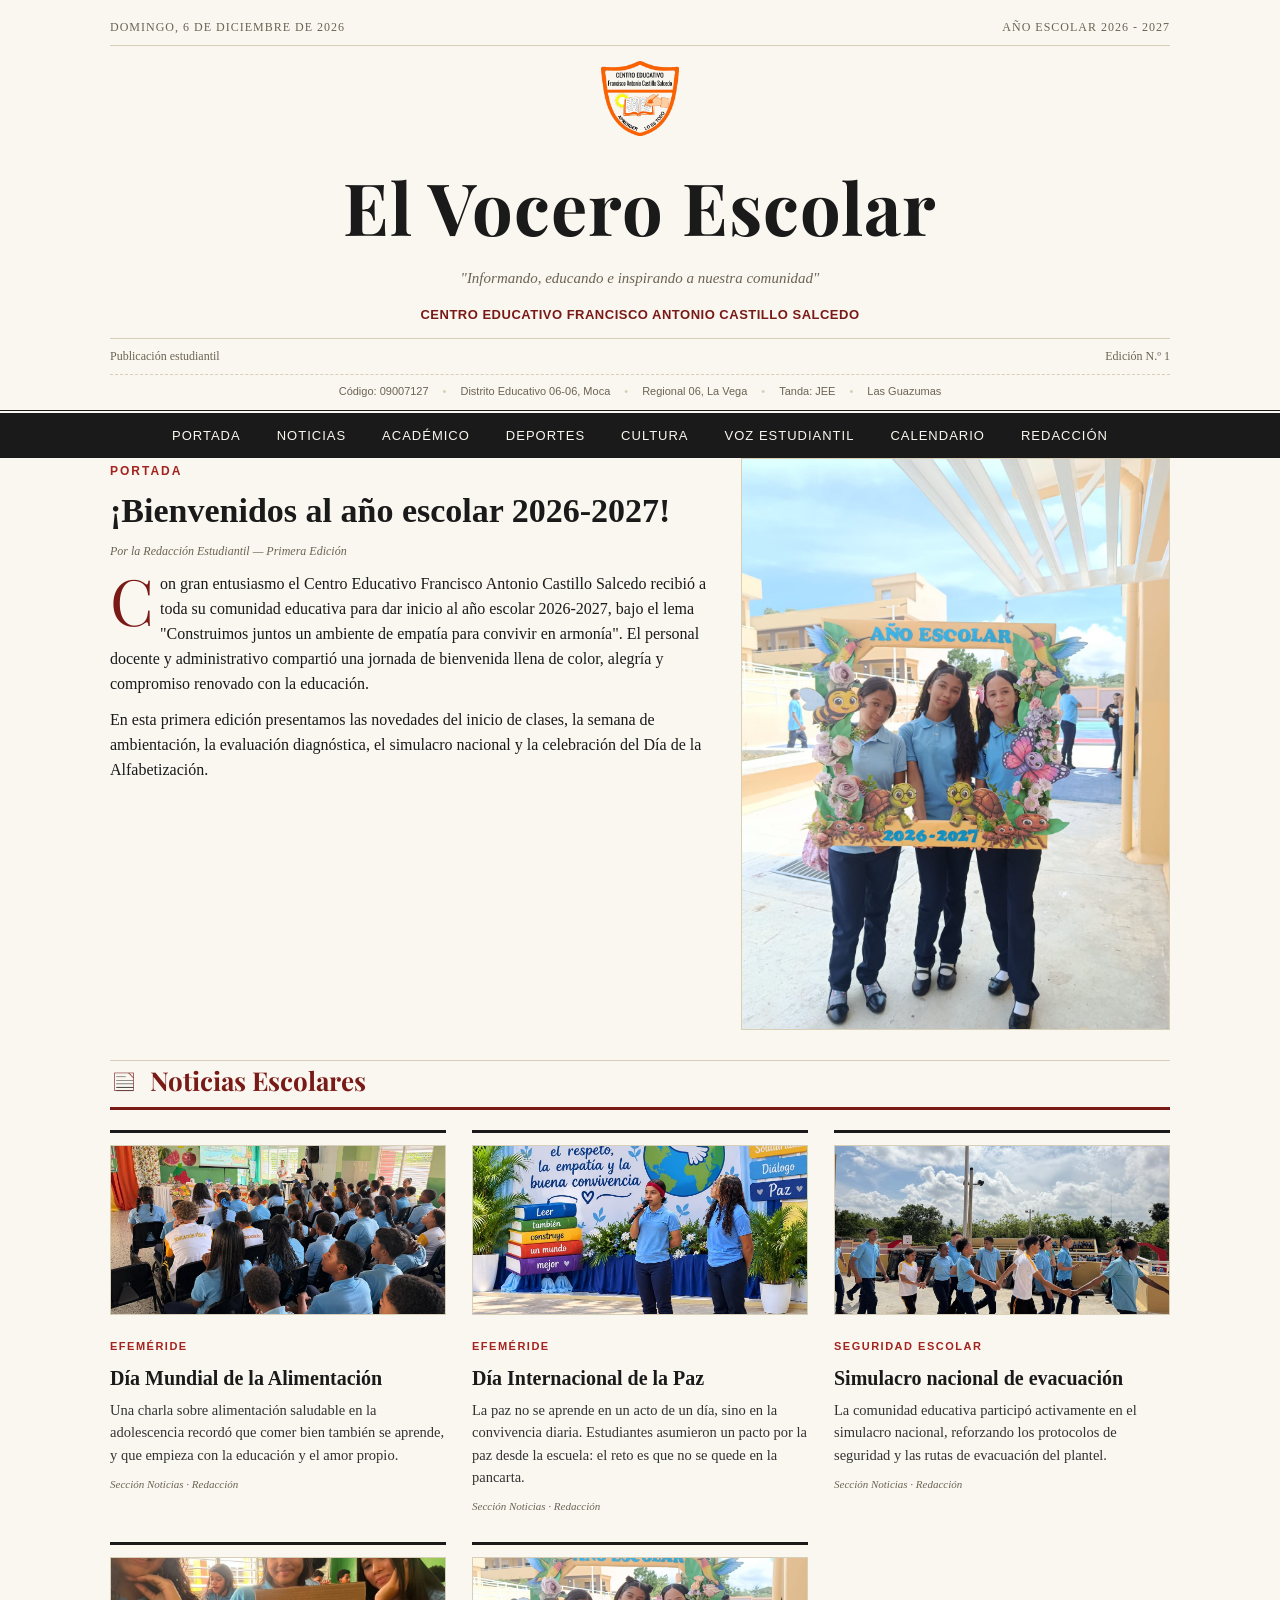
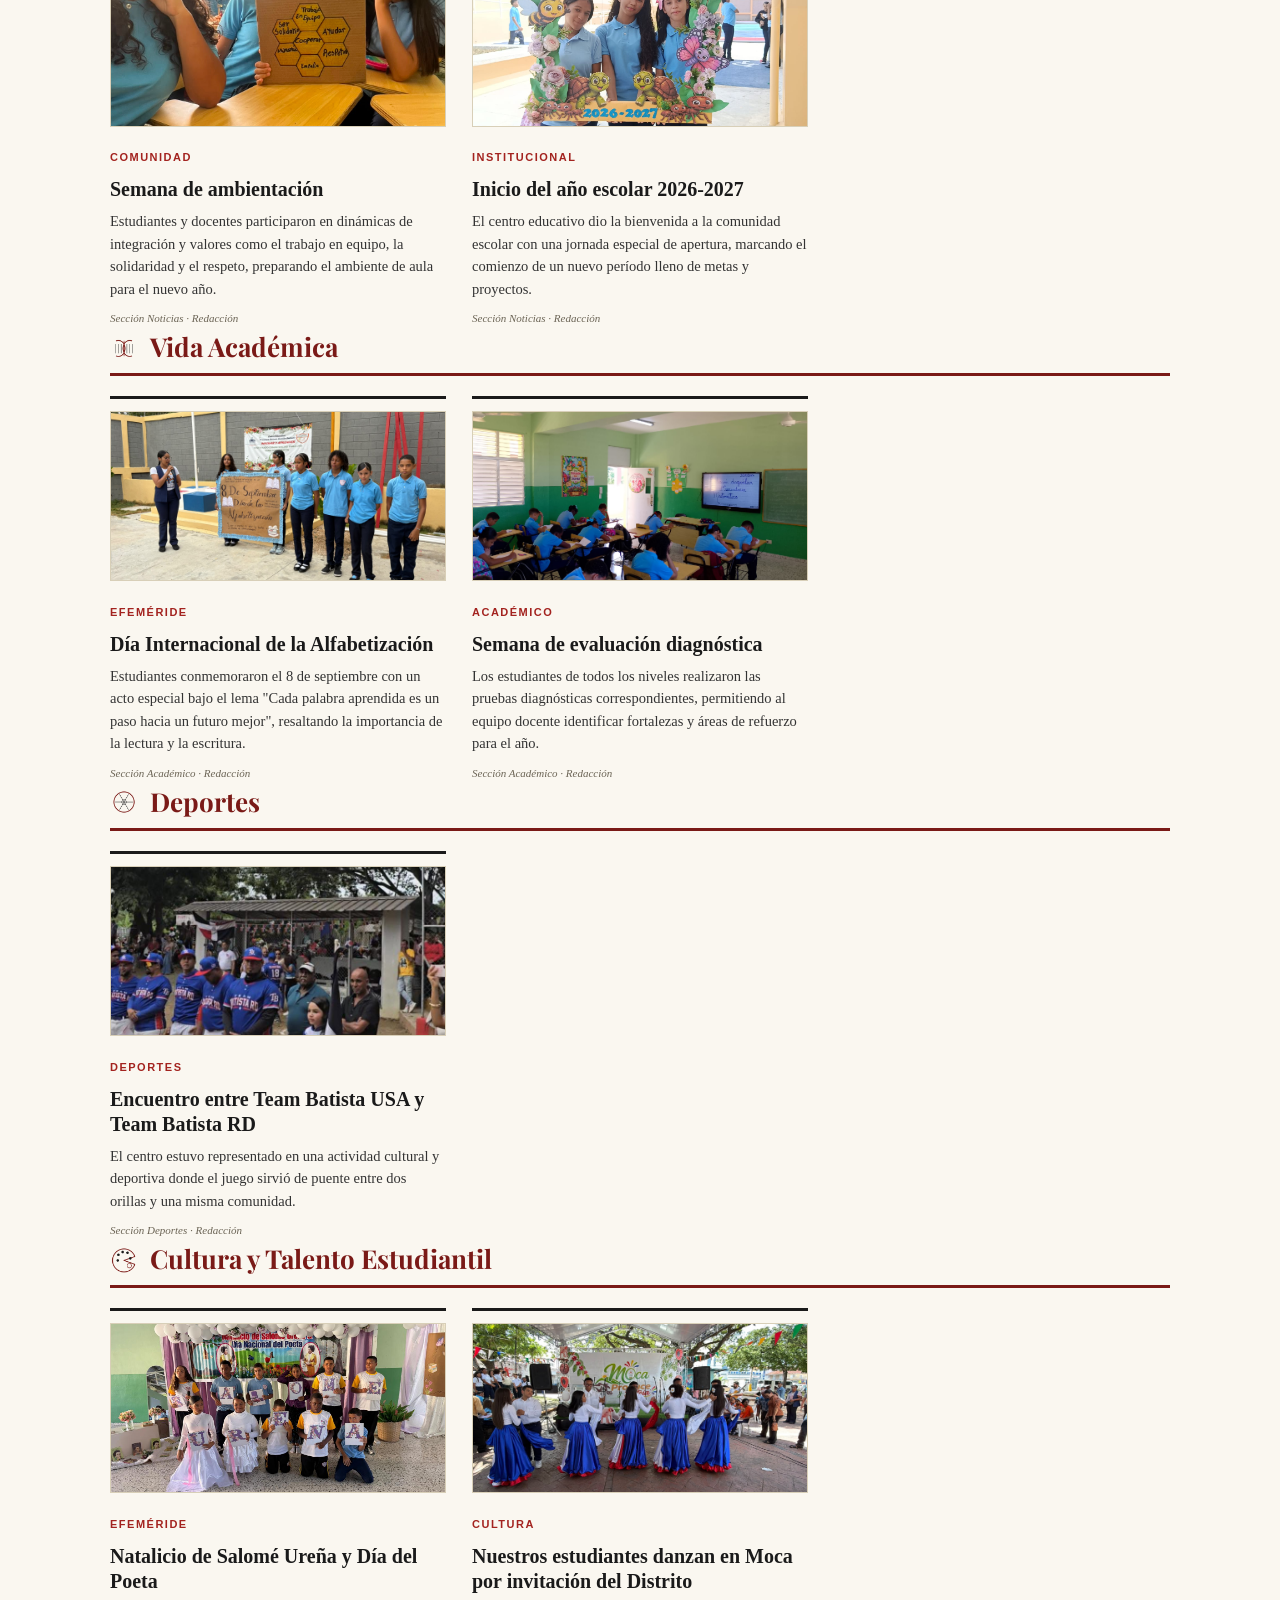
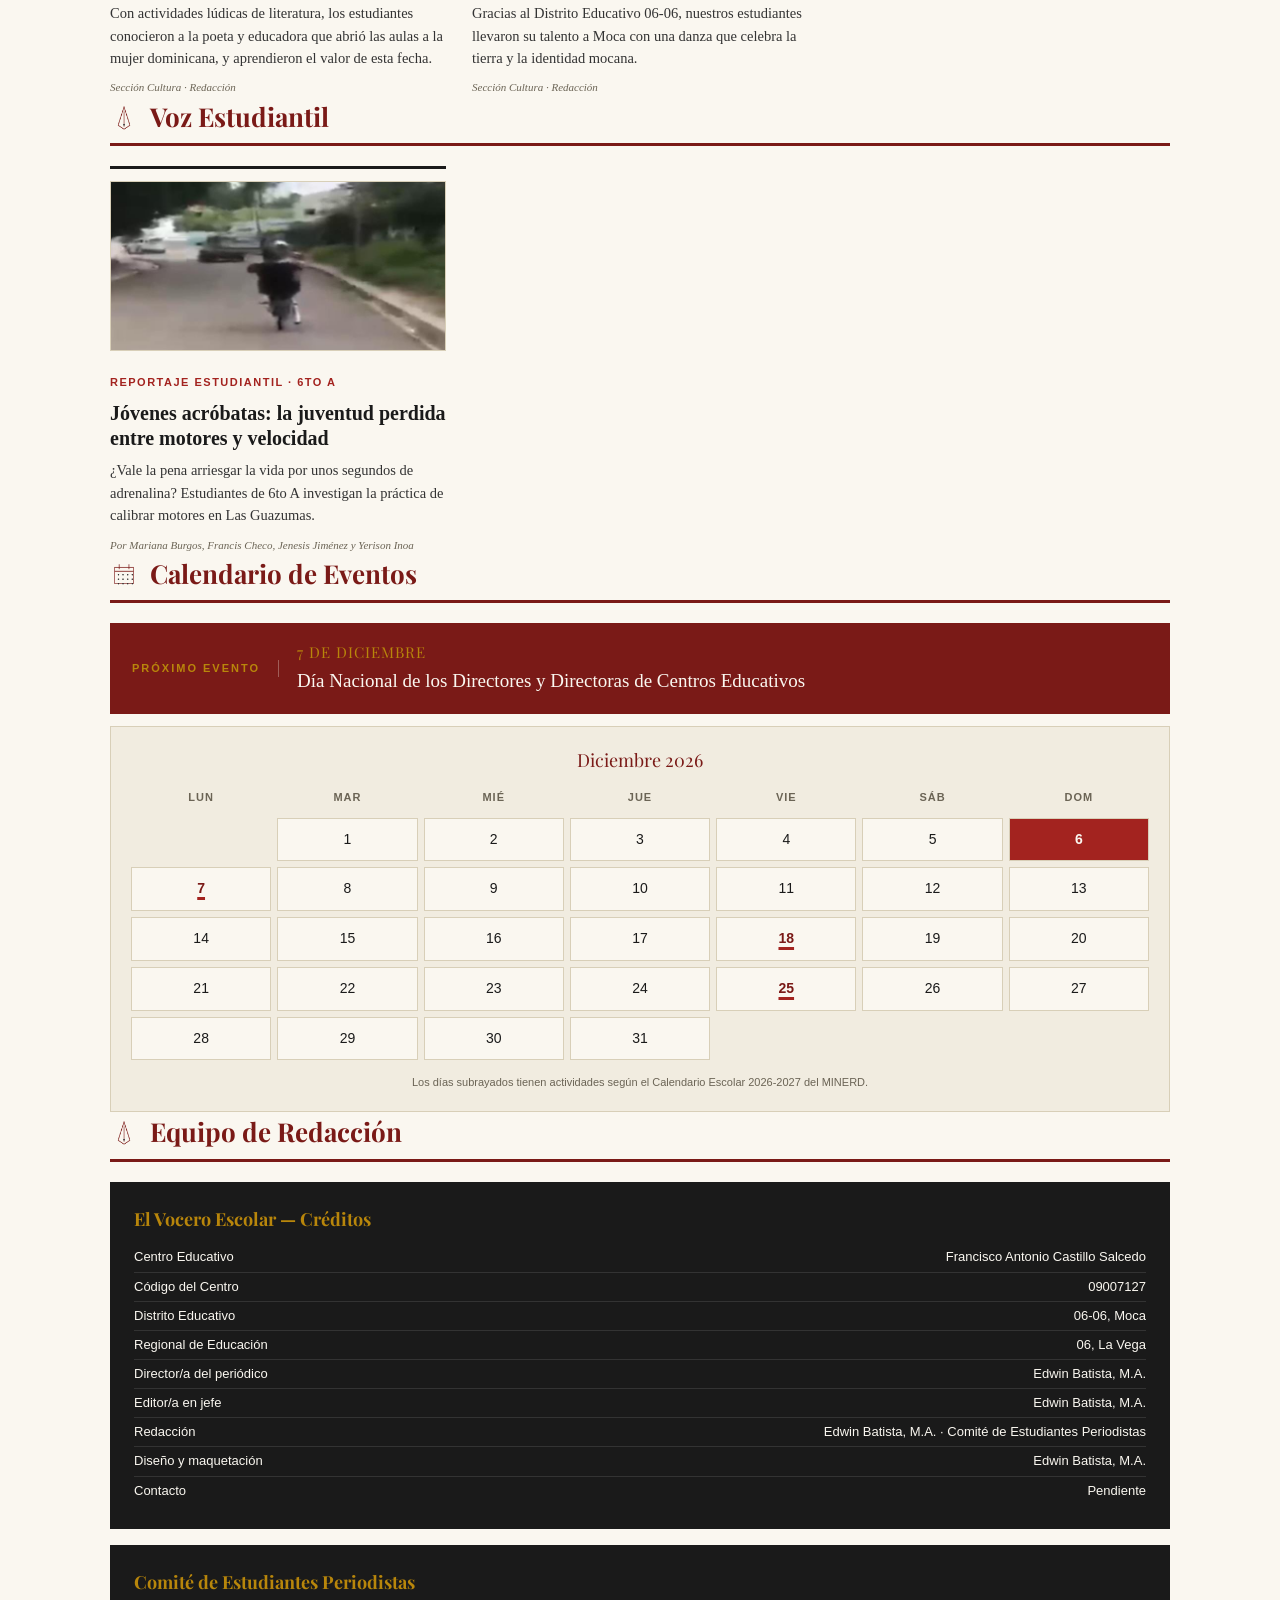
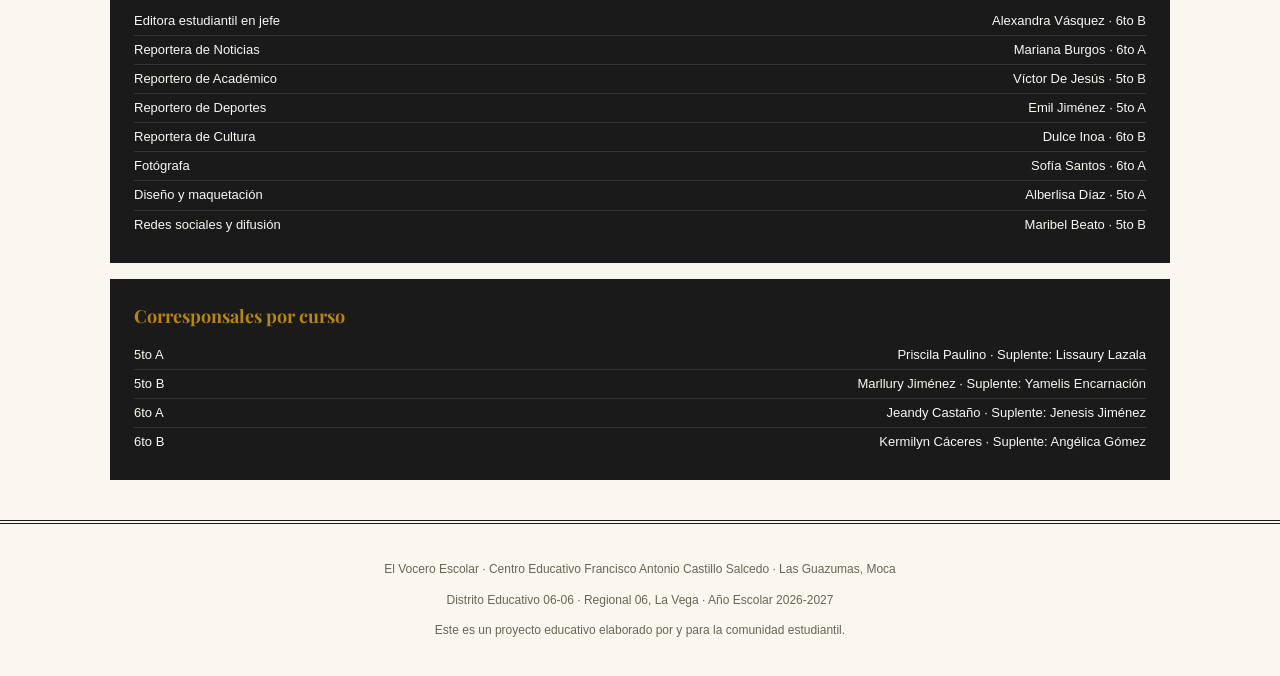
==== commit b94aa6ad: "Agregar sección Voz Estudiantil con el reportaje de 6to A y fotos de la noticia deportiva Co-Authore" ====
--- a/index.html
+++ b/index.html
@@ -44,6 +44,7 @@
     <li><a href="#academico">Académico</a></li>
     <li><a href="#deportes">Deportes</a></li>
     <li><a href="#cultura">Cultura</a></li>
+    <li><a href="#voz">Voz Estudiantil</a></li>
     <li><a href="#eventos">Calendario</a></li>
     <li><a href="#staff">Redacción</a></li>
   </ul>
@@ -133,6 +134,7 @@
     <h2 class="section-heading"><img src="icons/icon-deportes.png" alt=""> Deportes</h2>
     <div class="grid">
       <a href="noticias/noticia10.html" class="card-link"><article class="card">
+        <img src="galeria/NOTICIA-10PRESENTACIONDEPORTIVA/Fotoprincipal.jpeg" alt="Encuentro Team Batista" class="card-img">
         <span class="cat">Deportes</span>
         <h3>Encuentro entre Team Batista USA y Team Batista RD</h3>
         <p>El centro estuvo representado en una actividad cultural y deportiva donde el juego sirvió de puente entre dos orillas y una misma comunidad.</p>
@@ -157,6 +159,19 @@
         <h3>Nuestros estudiantes danzan en Moca por invitación del Distrito</h3>
         <p>Gracias al Distrito Educativo 06-06, nuestros estudiantes llevaron su talento a Moca con una danza que celebra la tierra y la identidad mocana.</p>
         <div class="meta">Sección Cultura · Redacción</div>
+      </article></a>
+    </div>
+  </section>
+
+  <section id="voz">
+    <h2 class="section-heading"><img src="icons/icon-redaccion.png" alt=""> Voz Estudiantil</h2>
+    <div class="grid">
+      <a href="noticias/reportaje1.html" class="card-link"><article class="card">
+        <img src="galeria/EDITORIAL-01JOVENESACROBATAS/calibrando-1.jpeg" alt="Joven calibrando una motocicleta" class="card-img">
+        <span class="cat">Reportaje estudiantil · 6to A</span>
+        <h3>Jóvenes acróbatas: la juventud perdida entre motores y velocidad</h3>
+        <p>¿Vale la pena arriesgar la vida por unos segundos de adrenalina? Estudiantes de 6to A investigan la práctica de calibrar motores en Las Guazumas.</p>
+        <div class="meta">Por Mariana Burgos, Francis Checo, Jenesis Jiménez y Yerison Inoa</div>
       </article></a>
     </div>
   </section>
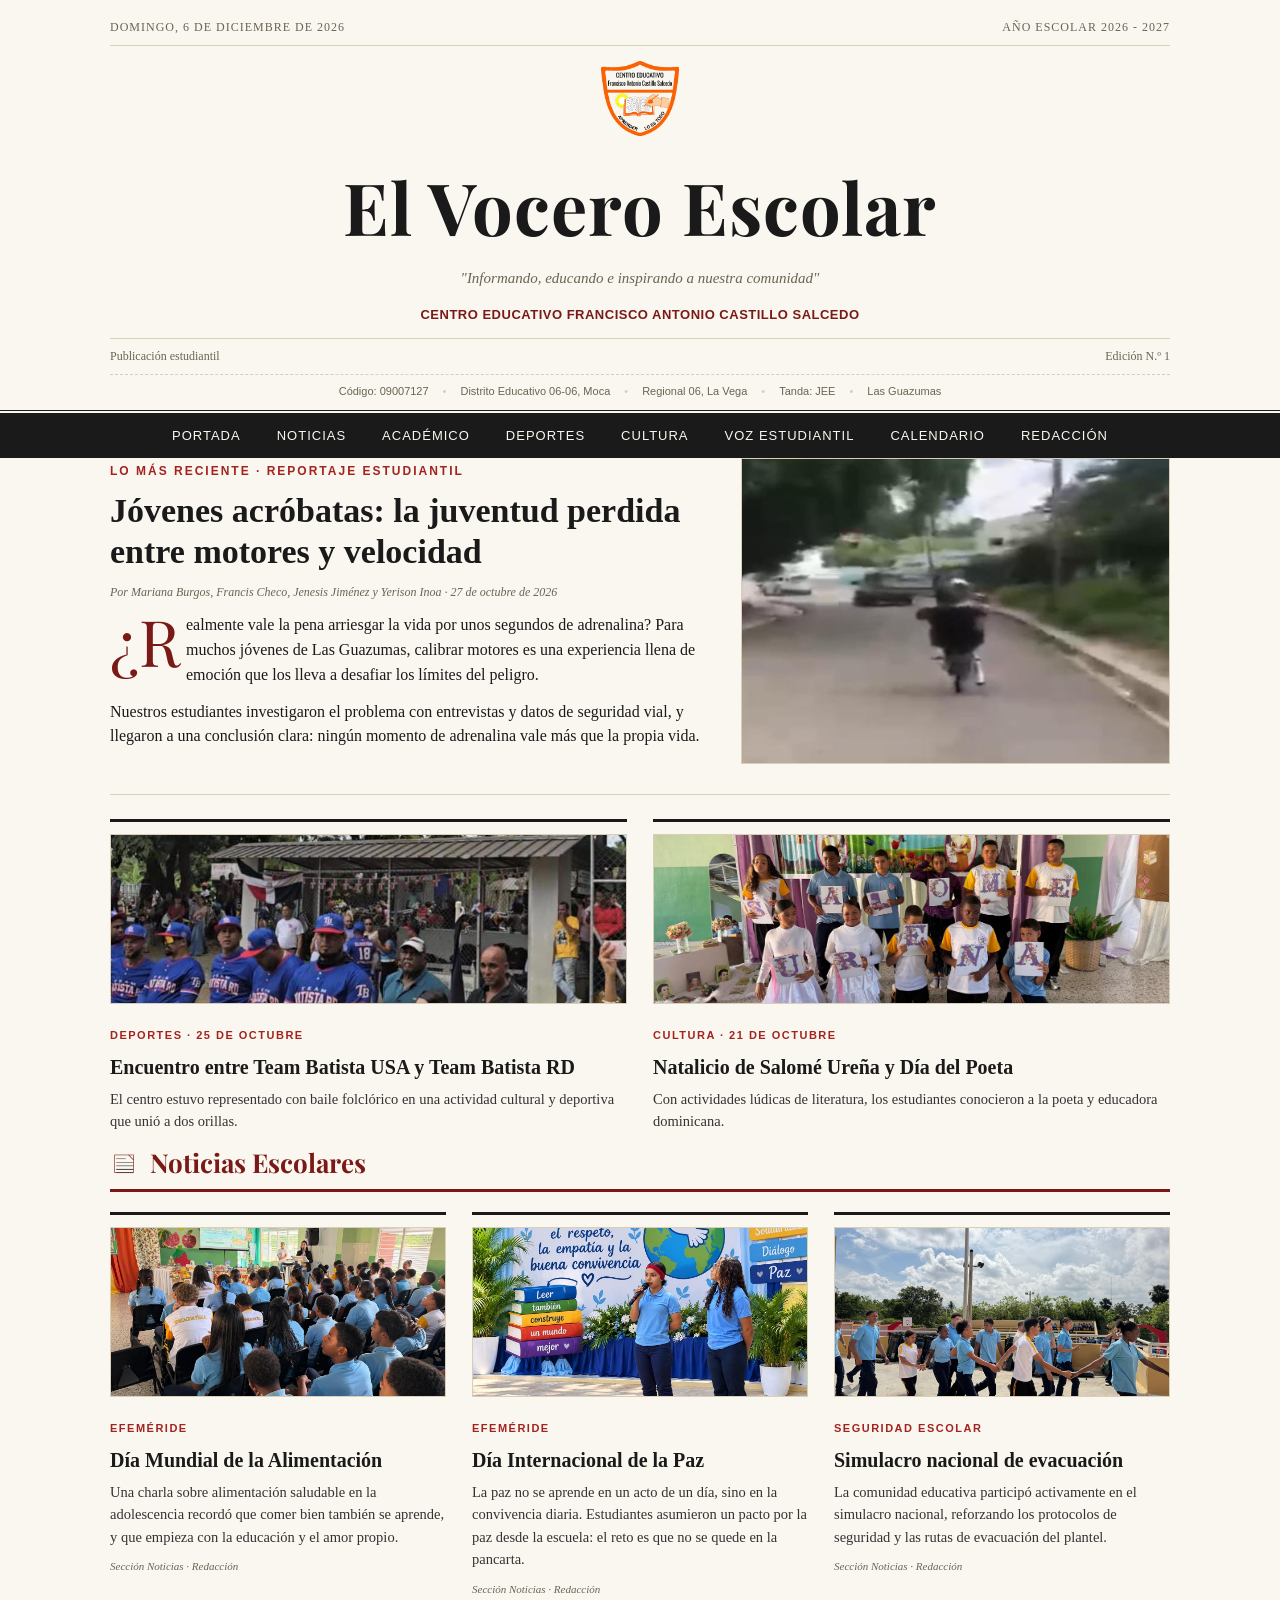
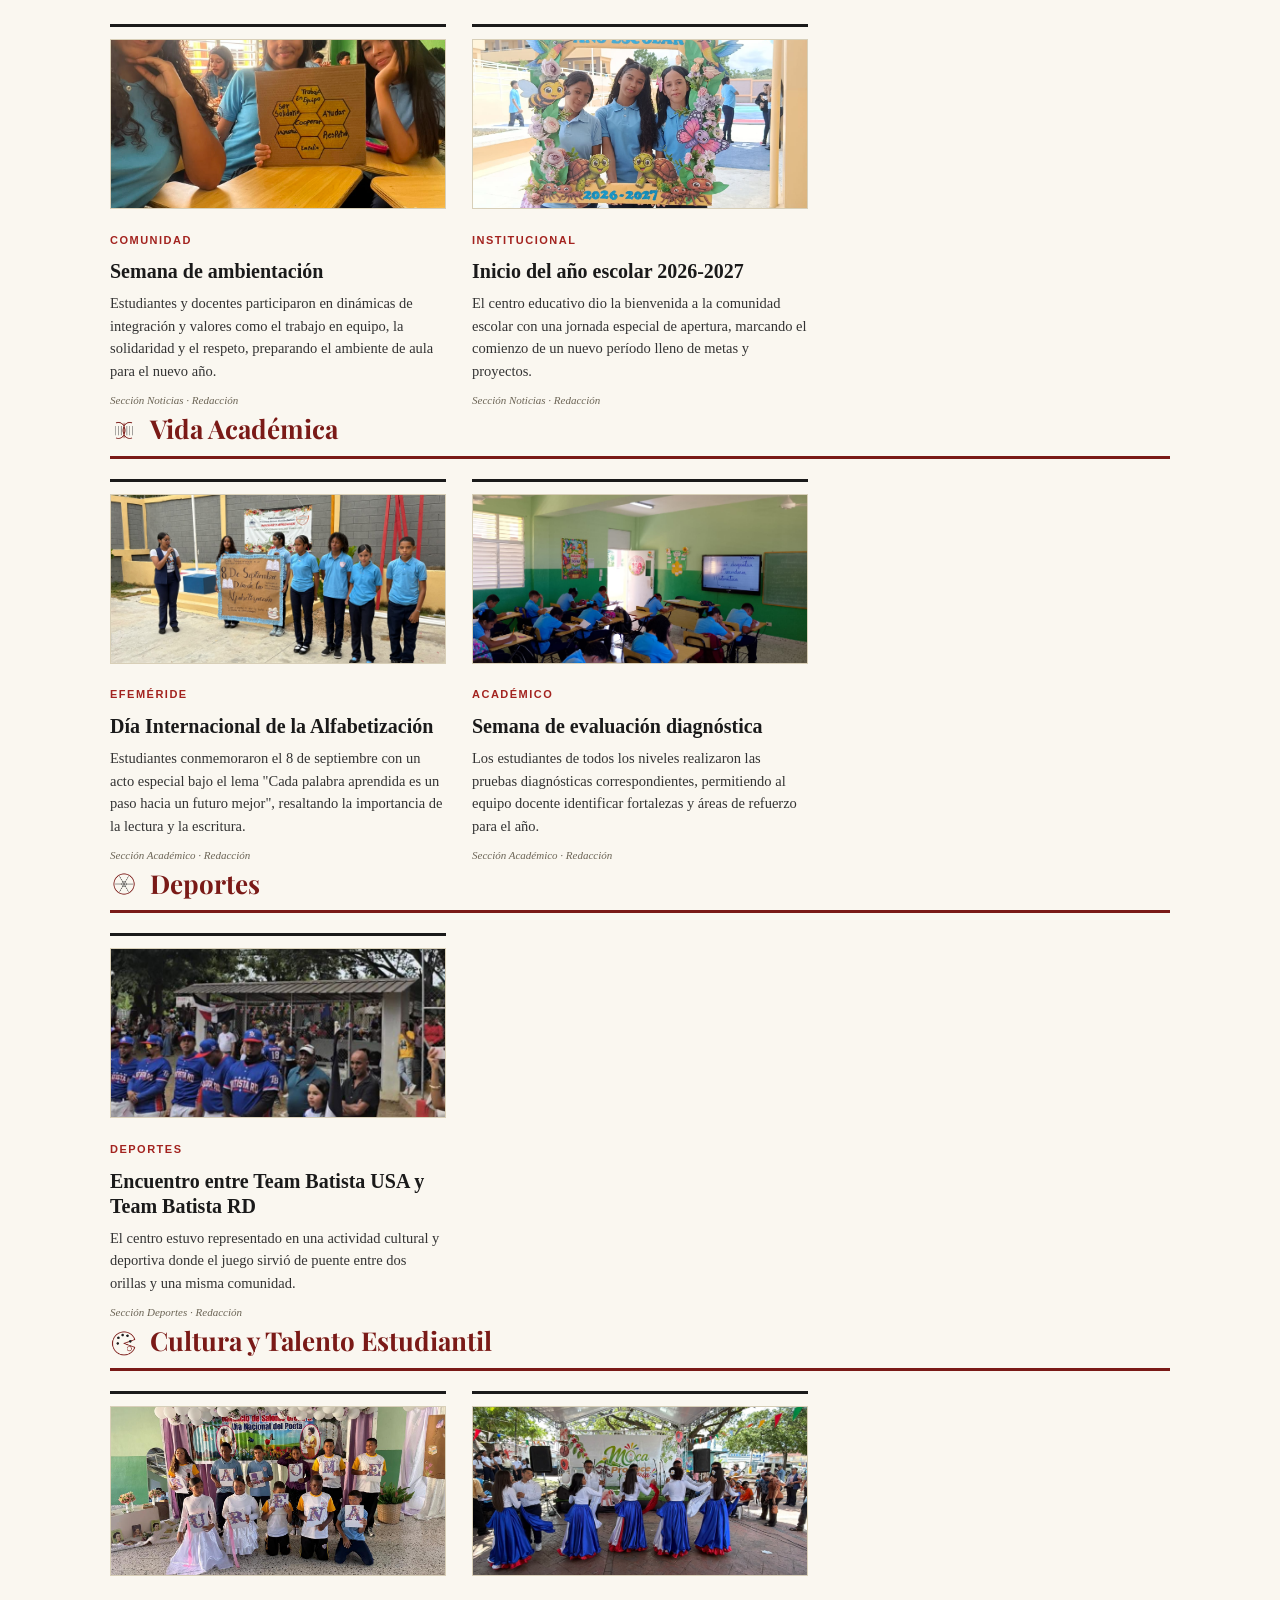
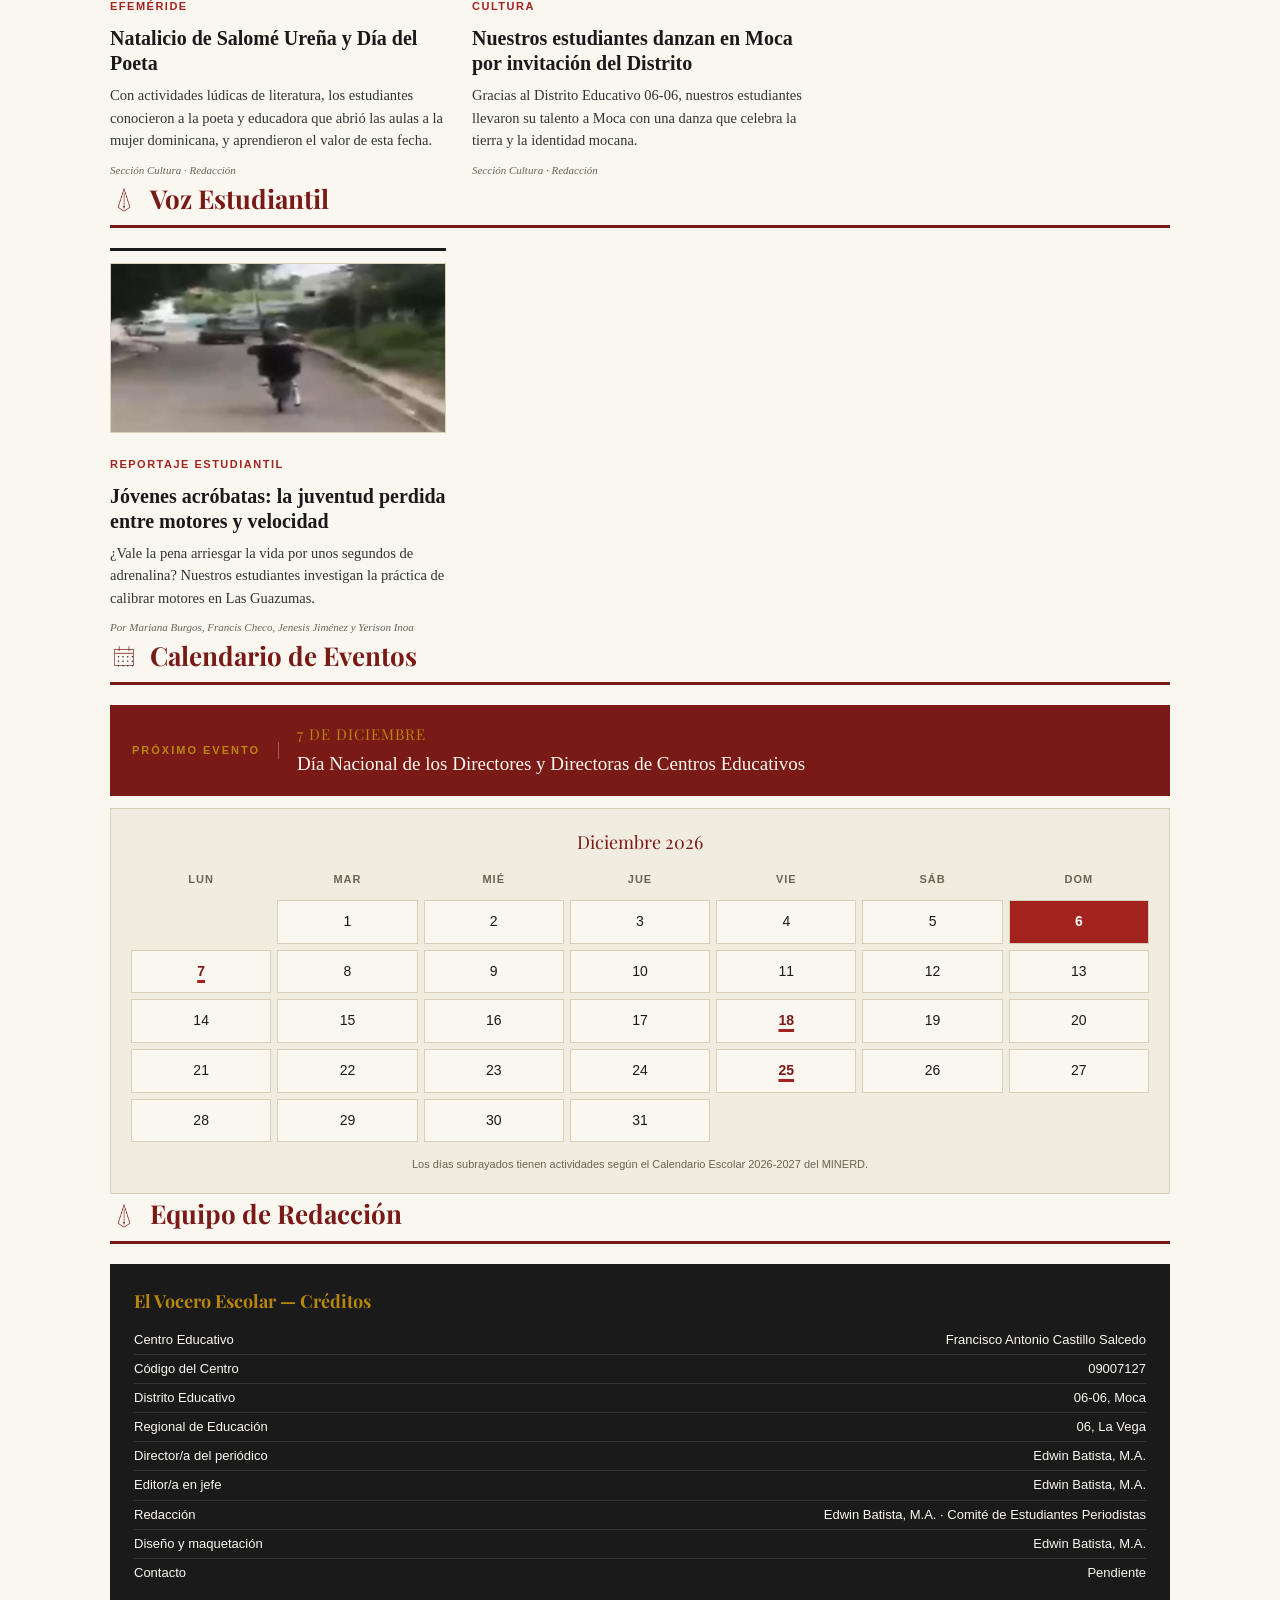
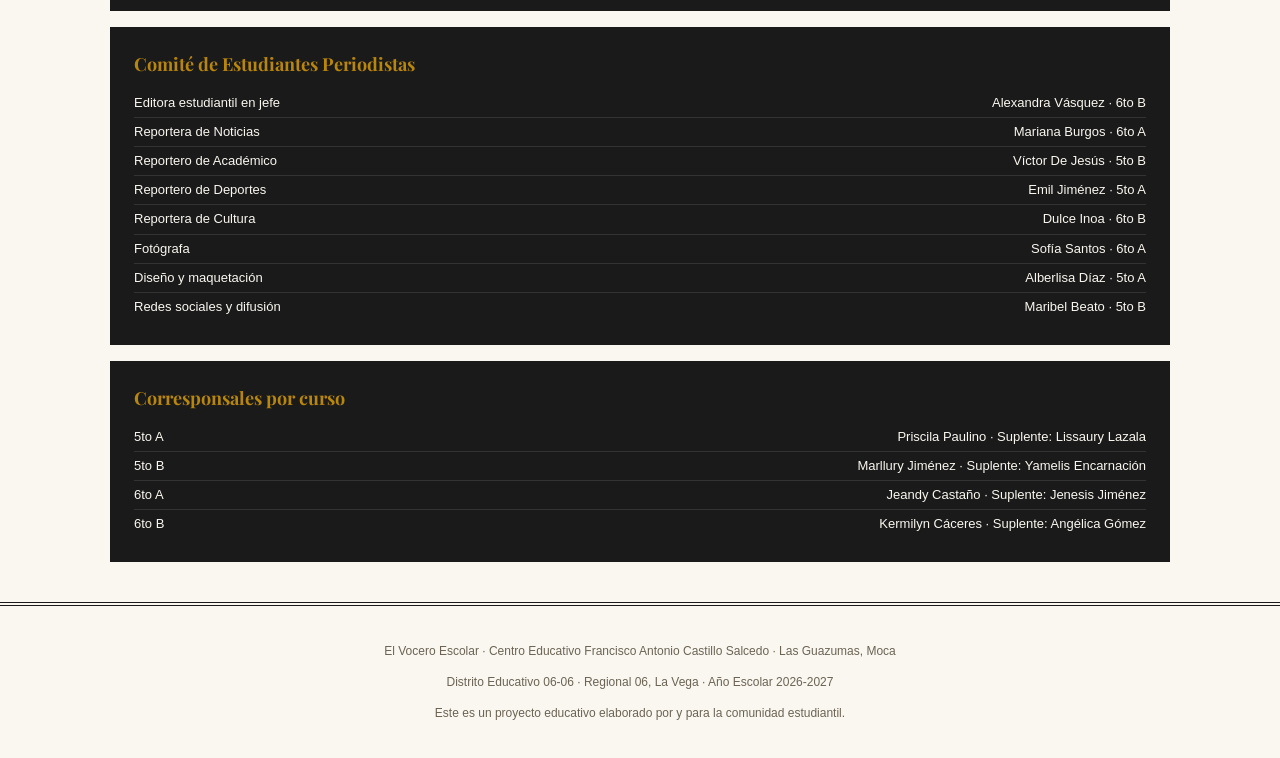
==== commit d3df371f: "Portada con la noticia más reciente y dos destacadas; ajustes al reportaje Co-Authored-By: Claude Op" ====
--- a/index.html
+++ b/index.html
@@ -53,20 +53,34 @@
 <main class="wrap">
 
   <section id="portada">
-    <a href="noticias/noticia1.html" class="hero-link">
+    <a href="noticias/reportaje1.html" class="hero-link">
     <div class="hero">
       <div>
-        <span class="kicker">Portada</span>
-        <h2>¡Bienvenidos al año escolar 2026-2027!</h2>
-        <p class="byline">Por la Redacción Estudiantil — Primera Edición</p>
-        <p class="dropcap">Con gran entusiasmo el Centro Educativo Francisco Antonio Castillo Salcedo recibió a toda su comunidad educativa para dar inicio al año escolar 2026-2027, bajo el lema "Construimos juntos un ambiente de empatía para convivir en armonía". El personal docente y administrativo compartió una jornada de bienvenida llena de color, alegría y compromiso renovado con la educación.</p>
-        <p>En esta primera edición presentamos las novedades del inicio de clases, la semana de ambientación, la evaluación diagnóstica, el simulacro nacional y la celebración del Día de la Alfabetización.</p>
+        <span class="kicker">Lo más reciente · Reportaje estudiantil</span>
+        <h2>Jóvenes acróbatas: la juventud perdida entre motores y velocidad</h2>
+        <p class="byline">Por Mariana Burgos, Francis Checo, Jenesis Jiménez y Yerison Inoa · 27 de octubre de 2026</p>
+        <p class="dropcap">¿Realmente vale la pena arriesgar la vida por unos segundos de adrenalina? Para muchos jóvenes de Las Guazumas, calibrar motores es una experiencia llena de emoción que los lleva a desafiar los límites del peligro.</p>
+        <p>Nuestros estudiantes investigaron el problema con entrevistas y datos de seguridad vial, y llegaron a una conclusión clara: ningún momento de adrenalina vale más que la propia vida.</p>
       </div>
       <div class="hero-img" style="padding:0;overflow:hidden;">
-        <img src="galeria/NOTICIA-01INICIODELANOESCOLAR/PHOTO-2026-08-24-11-41-58.jpg" alt="Bienvenida al año escolar 2026-2027" style="width:100%;height:100%;object-fit:cover;display:block;">
+        <img src="galeria/EDITORIAL-01JOVENESACROBATAS/calibrando-1.jpeg" alt="Joven calibrando una motocicleta" style="width:100%;height:100%;object-fit:cover;display:block;">
       </div>
     </div>
     </a>
+    <div class="grid portada-sec">
+      <a href="noticias/noticia10.html" class="card-link"><article class="card">
+        <img src="galeria/NOTICIA-10PRESENTACIONDEPORTIVA/Fotoprincipal.jpeg" alt="Encuentro Team Batista" class="card-img">
+        <span class="cat">Deportes · 25 de octubre</span>
+        <h3>Encuentro entre Team Batista USA y Team Batista RD</h3>
+        <p>El centro estuvo representado con baile folclórico en una actividad cultural y deportiva que unió a dos orillas.</p>
+      </article></a>
+      <a href="noticias/noticia9.html" class="card-link"><article class="card">
+        <img src="galeria/NOTICIA-09DIADELPOETA/PHOTO-2026-10-21-11-57-33%203.jpg" alt="Estudiantes forman el nombre de Salomé Ureña" class="card-img">
+        <span class="cat">Cultura · 21 de octubre</span>
+        <h3>Natalicio de Salomé Ureña y Día del Poeta</h3>
+        <p>Con actividades lúdicas de literatura, los estudiantes conocieron a la poeta y educadora dominicana.</p>
+      </article></a>
+    </div>
   </section>
 
   <section id="noticias">
@@ -168,9 +182,9 @@
     <div class="grid">
       <a href="noticias/reportaje1.html" class="card-link"><article class="card">
         <img src="galeria/EDITORIAL-01JOVENESACROBATAS/calibrando-1.jpeg" alt="Joven calibrando una motocicleta" class="card-img">
-        <span class="cat">Reportaje estudiantil · 6to A</span>
+        <span class="cat">Reportaje estudiantil</span>
         <h3>Jóvenes acróbatas: la juventud perdida entre motores y velocidad</h3>
-        <p>¿Vale la pena arriesgar la vida por unos segundos de adrenalina? Estudiantes de 6to A investigan la práctica de calibrar motores en Las Guazumas.</p>
+        <p>¿Vale la pena arriesgar la vida por unos segundos de adrenalina? Nuestros estudiantes investigan la práctica de calibrar motores en Las Guazumas.</p>
         <div class="meta">Por Mariana Burgos, Francis Checo, Jenesis Jiménez y Yerison Inoa</div>
       </article></a>
     </div>
--- a/styles.css
+++ b/styles.css
@@ -406,3 +406,7 @@
     .gallery{grid-template-columns:repeat(2,1fr);gap:8px;margin:20px 0;}
     .gallery img{height:150px;border-radius:6px;}
   }
+
+  /* Portada: dos noticias bajo la principal */
+  .portada-sec{grid-template-columns:repeat(2,1fr);margin-top:24px;}
+  @media (max-width:640px){ .portada-sec{grid-template-columns:1fr;margin-top:8px;} }
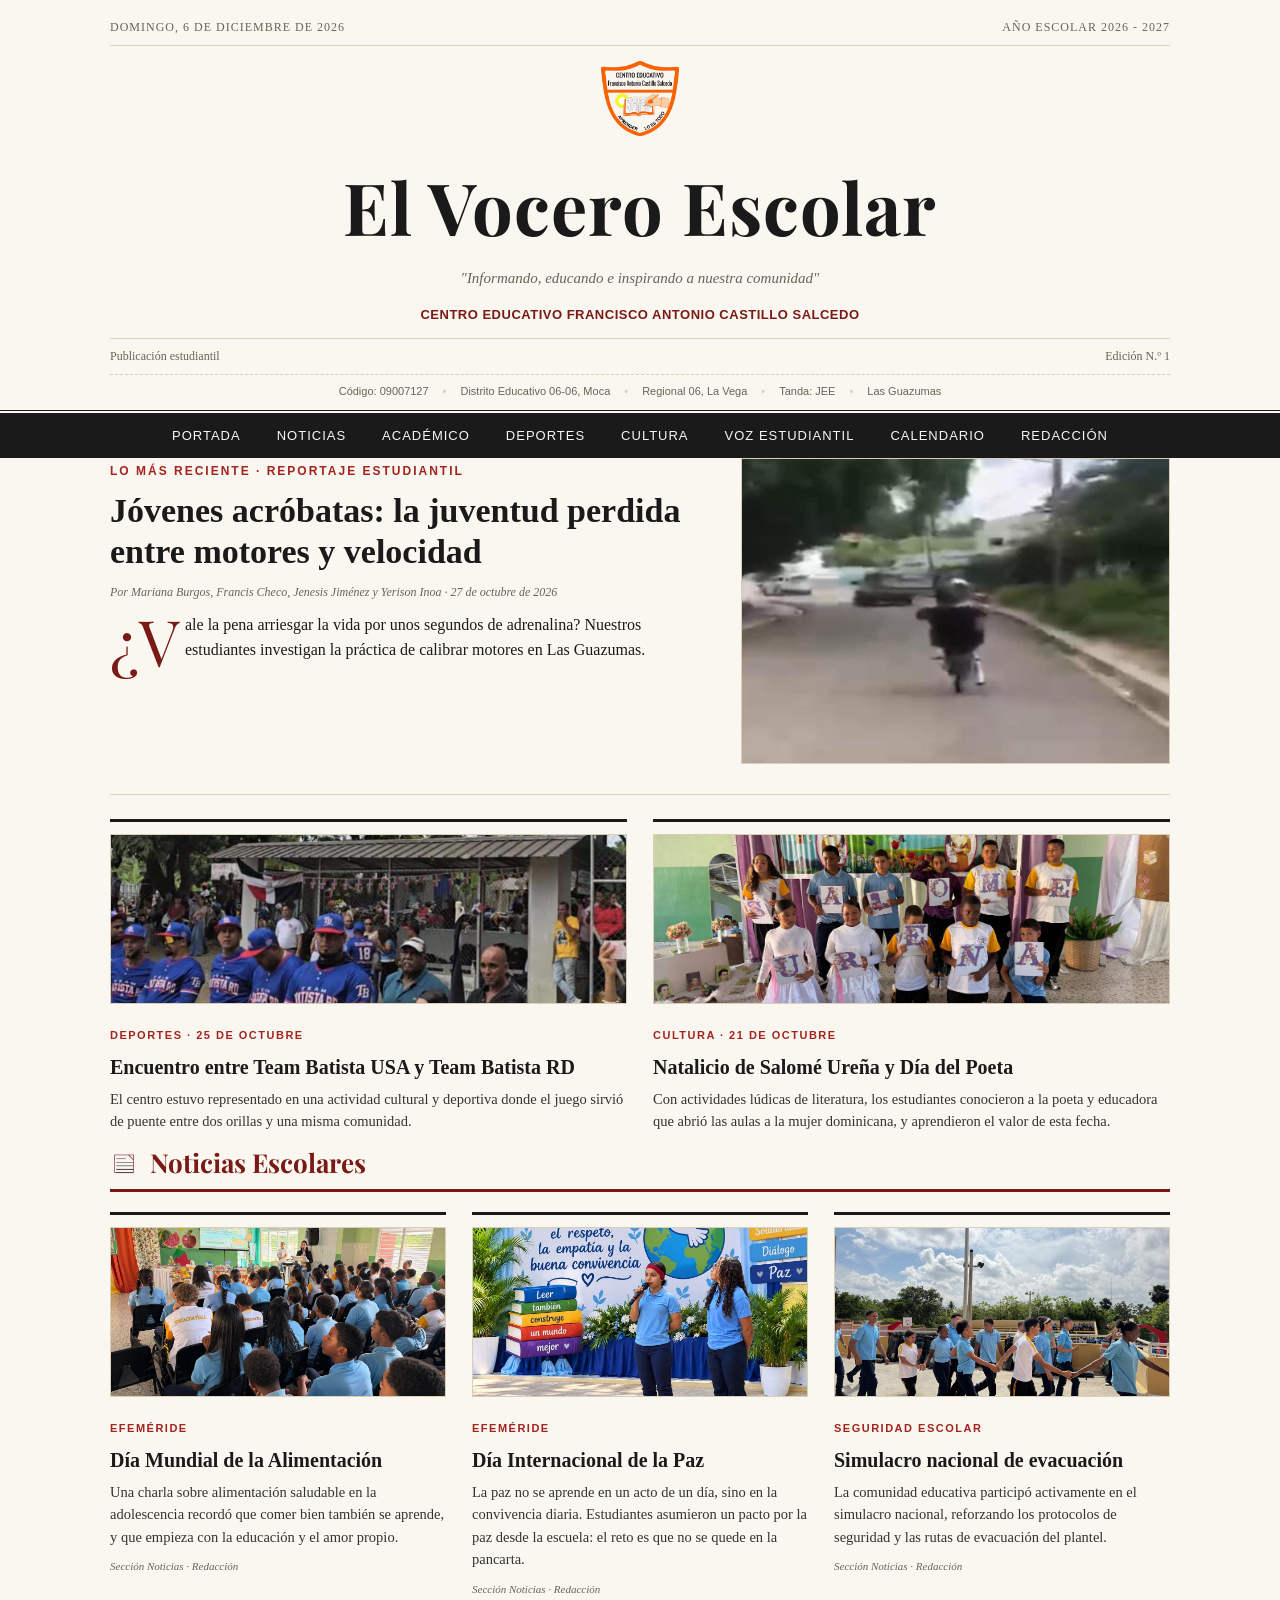
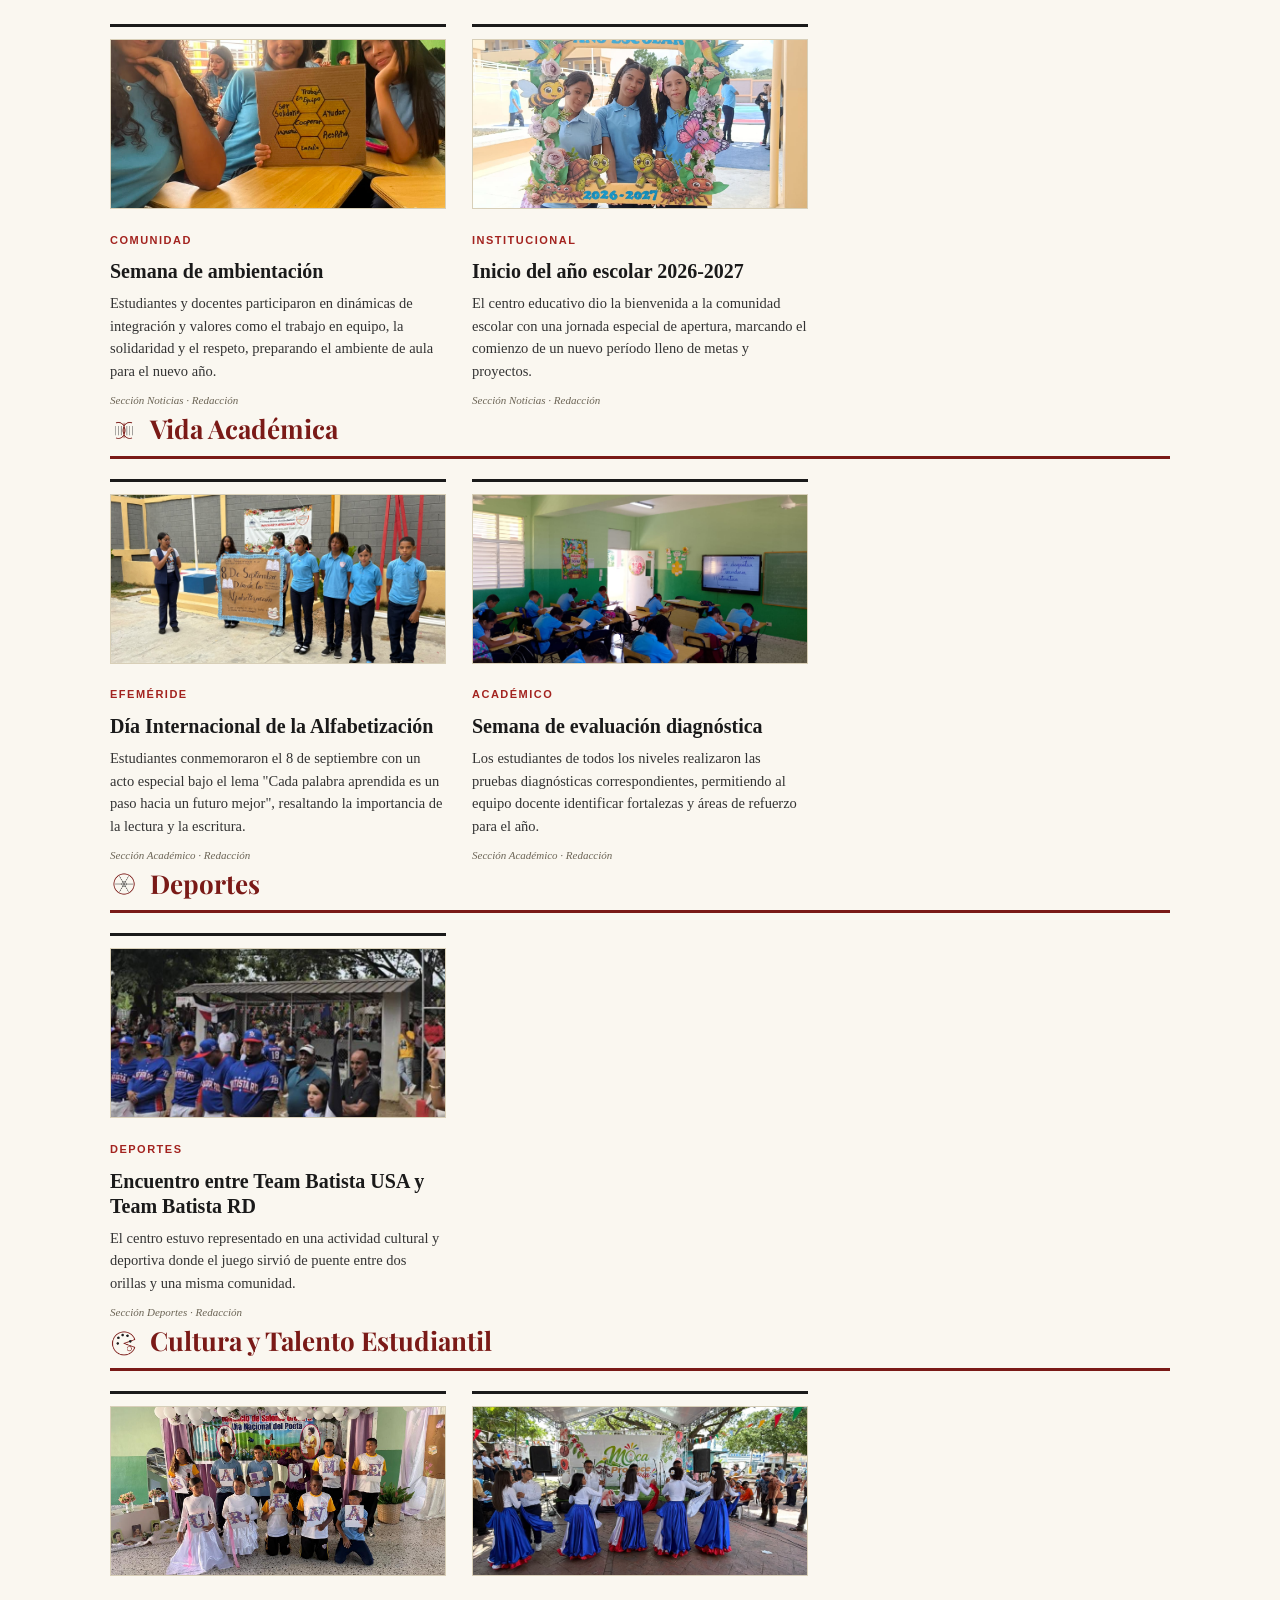
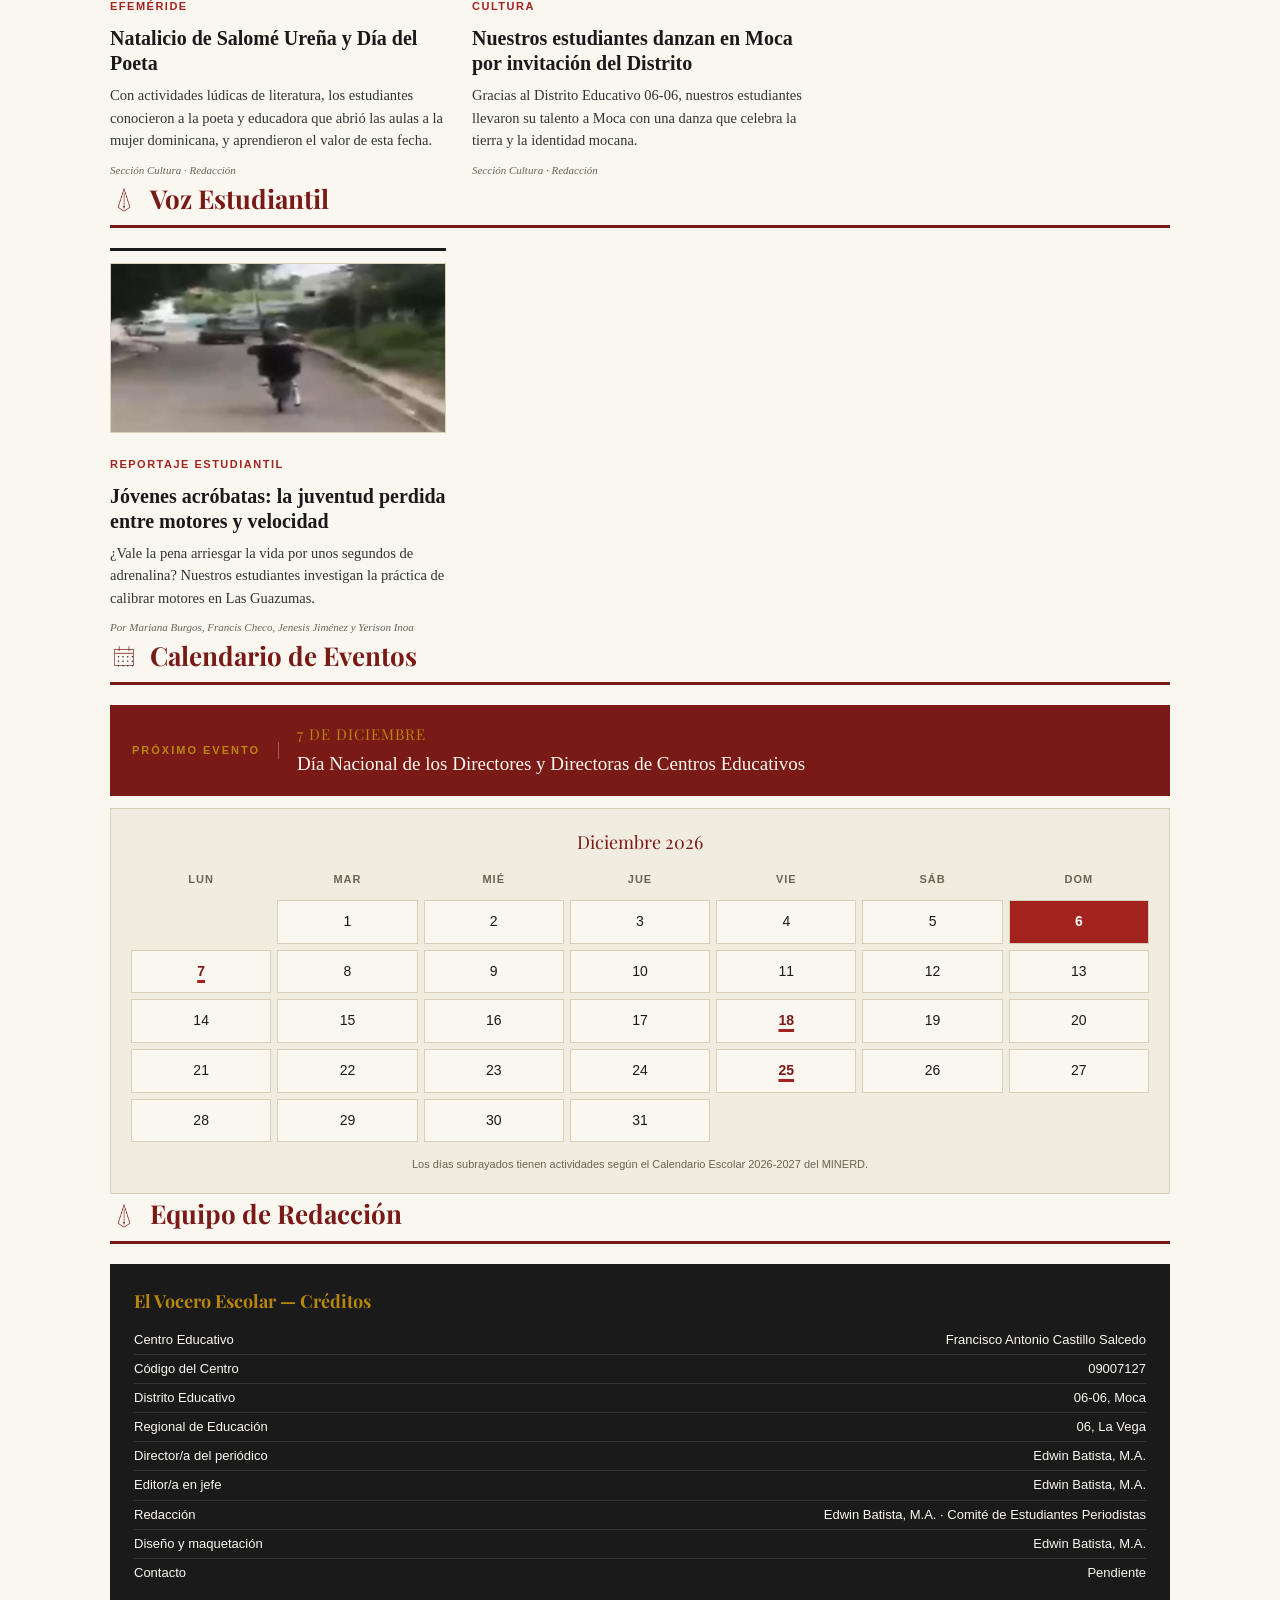
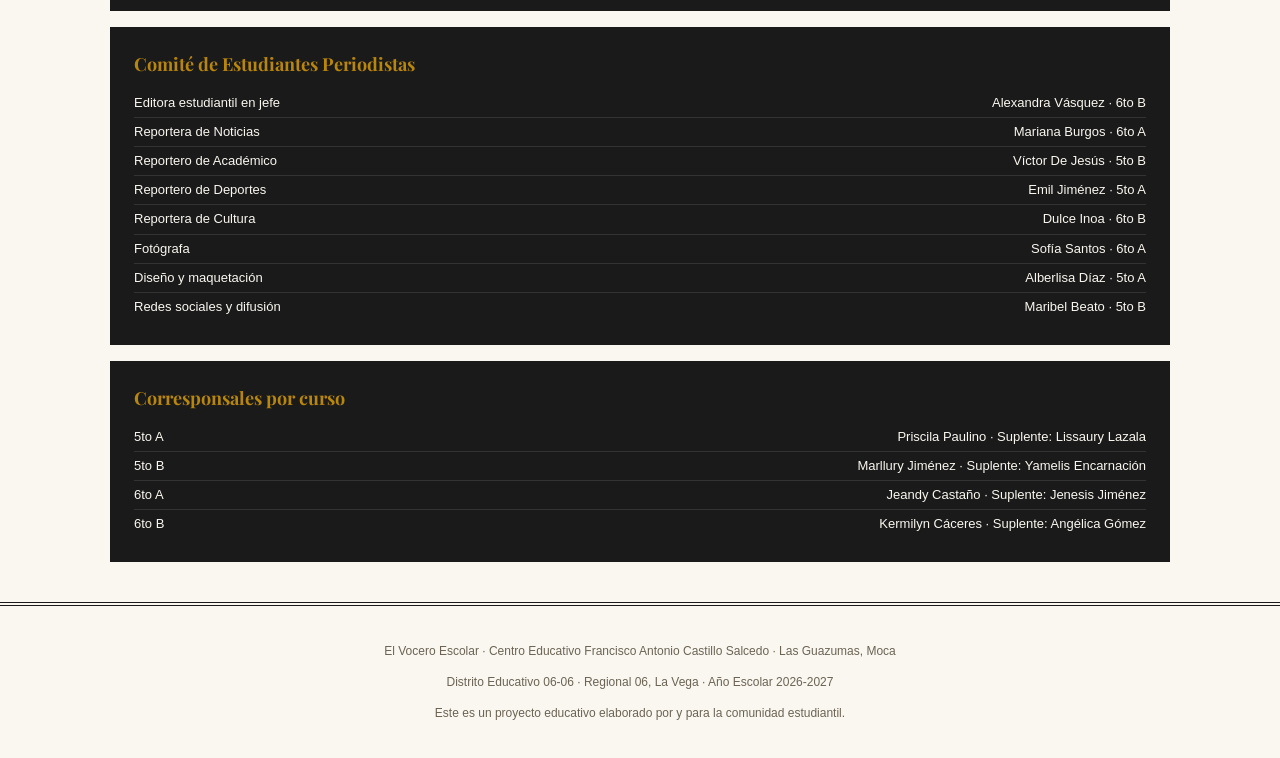
==== commit 26778118: "Portada automática: muestra la noticia más reciente y las dos siguientes Co-Authored-By: Claude Opus" ====
--- a/index.html
+++ b/index.html
@@ -86,35 +86,35 @@
   <section id="noticias">
     <h2 class="section-heading"><img src="icons/icon-noticias.png" alt=""> Noticias Escolares</h2>
     <div class="grid">
-      <a href="noticias/noticia8.html" class="card-link"><article class="card">
+      <a href="noticias/noticia8.html" class="card-link" data-date="2026-10-16"><article class="card">
         <img src="galeria/NOTICIA-08DIADELAALIMENTACION/WhatsApp%20Image%202026-10-16%20at%2012.36.22.jpeg" alt="Charla sobre alimentación saludable" class="card-img">
         <span class="cat">Efeméride</span>
         <h3>Día Mundial de la Alimentación</h3>
         <p>Una charla sobre alimentación saludable en la adolescencia recordó que comer bien también se aprende, y que empieza con la educación y el amor propio.</p>
         <div class="meta">Sección Noticias · Redacción</div>
       </article></a>
-      <a href="noticias/noticia6.html" class="card-link"><article class="card">
+      <a href="noticias/noticia6.html" class="card-link" data-date="2026-09-15"><article class="card">
         <img src="galeria/NOTICIA-06DIADELAPAZ/WhatsApp%20Image%202026-09-15%20at%2015.56.39.jpeg" alt="Día Internacional de la Paz" class="card-img">
         <span class="cat">Efeméride</span>
         <h3>Día Internacional de la Paz</h3>
         <p>La paz no se aprende en un acto de un día, sino en la convivencia diaria. Estudiantes asumieron un pacto por la paz desde la escuela: el reto es que no se quede en la pancarta.</p>
         <div class="meta">Sección Noticias · Redacción</div>
       </article></a>
-      <a href="noticias/noticia4.html" class="card-link"><article class="card">
+      <a href="noticias/noticia4.html" class="card-link" data-date="2026-09-08"><article class="card">
         <img src="galeria/NOTICIA-04SIMULACRONACIONAL/PHOTO-2026-09-08-10-15-25%202.jpg" alt="Simulacro nacional" class="card-img">
         <span class="cat">Seguridad Escolar</span>
         <h3>Simulacro nacional de evacuación</h3>
         <p>La comunidad educativa participó activamente en el simulacro nacional, reforzando los protocolos de seguridad y las rutas de evacuación del plantel.</p>
         <div class="meta">Sección Noticias · Redacción</div>
       </article></a>
-      <a href="noticias/noticia2.html" class="card-link"><article class="card">
+      <a href="noticias/noticia2.html" class="card-link" data-date="2026-08-24"><article class="card">
         <img src="galeria/NOTICIA-02PROCESODESEMANAAMBIENTACION/PHOTO-2026-08-25-15-04-25.jpg" alt="Semana de ambientación" class="card-img">
         <span class="cat">Comunidad</span>
         <h3>Semana de ambientación</h3>
         <p>Estudiantes y docentes participaron en dinámicas de integración y valores como el trabajo en equipo, la solidaridad y el respeto, preparando el ambiente de aula para el nuevo año.</p>
         <div class="meta">Sección Noticias · Redacción</div>
       </article></a>
-      <a href="noticias/noticia1.html" class="card-link"><article class="card">
+      <a href="noticias/noticia1.html" class="card-link" data-date="2026-08-24"><article class="card">
         <img src="galeria/NOTICIA-01INICIODELANOESCOLAR/PHOTO-2026-08-24-11-41-58.jpg" alt="Inicio del año escolar" class="card-img">
         <span class="cat">Institucional</span>
         <h3>Inicio del año escolar 2026-2027</h3>
@@ -127,14 +127,14 @@
   <section id="academico">
     <h2 class="section-heading"><img src="icons/icon-academico.png" alt=""> Vida Académica</h2>
     <div class="grid">
-      <a href="noticias/noticia5.html" class="card-link"><article class="card">
+      <a href="noticias/noticia5.html" class="card-link" data-date="2026-09-08"><article class="card">
         <img src="galeria/NOTICIA-05DIADELAALFABETIZACION/PHOTO-2026-09-08-10-39-59.jpg" alt="Día de la Alfabetización" class="card-img">
         <span class="cat">Efeméride</span>
         <h3>Día Internacional de la Alfabetización</h3>
         <p>Estudiantes conmemoraron el 8 de septiembre con un acto especial bajo el lema "Cada palabra aprendida es un paso hacia un futuro mejor", resaltando la importancia de la lectura y la escritura.</p>
         <div class="meta">Sección Académico · Redacción</div>
       </article></a>
-      <a href="noticias/noticia3.html" class="card-link"><article class="card">
+      <a href="noticias/noticia3.html" class="card-link" data-date="2026-09-03"><article class="card">
         <img src="galeria/NOTICIA-03SEMANADEEVALUACIONDIAGNOSTICA/PHOTO-2026-09-03-09-05-26.jpg" alt="Semana de evaluación diagnóstica" class="card-img">
         <span class="cat">Académico</span>
         <h3>Semana de evaluación diagnóstica</h3>
@@ -147,7 +147,7 @@
   <section id="deportes">
     <h2 class="section-heading"><img src="icons/icon-deportes.png" alt=""> Deportes</h2>
     <div class="grid">
-      <a href="noticias/noticia10.html" class="card-link"><article class="card">
+      <a href="noticias/noticia10.html" class="card-link" data-date="2026-10-25"><article class="card">
         <img src="galeria/NOTICIA-10PRESENTACIONDEPORTIVA/Fotoprincipal.jpeg" alt="Encuentro Team Batista" class="card-img">
         <span class="cat">Deportes</span>
         <h3>Encuentro entre Team Batista USA y Team Batista RD</h3>
@@ -160,14 +160,14 @@
   <section id="cultura">
     <h2 class="section-heading"><img src="icons/icon-cultura.png" alt=""> Cultura y Talento Estudiantil</h2>
     <div class="grid">
-      <a href="noticias/noticia9.html" class="card-link"><article class="card">
+      <a href="noticias/noticia9.html" class="card-link" data-date="2026-10-21"><article class="card">
         <img src="galeria/NOTICIA-09DIADELPOETA/PHOTO-2026-10-21-11-57-33%203.jpg" alt="Estudiantes forman el nombre de Salomé Ureña" class="card-img">
         <span class="cat">Efeméride</span>
         <h3>Natalicio de Salomé Ureña y Día del Poeta</h3>
         <p>Con actividades lúdicas de literatura, los estudiantes conocieron a la poeta y educadora que abrió las aulas a la mujer dominicana, y aprendieron el valor de esta fecha.</p>
         <div class="meta">Sección Cultura · Redacción</div>
       </article></a>
-      <a href="noticias/noticia7.html" class="card-link"><article class="card">
+      <a href="noticias/noticia7.html" class="card-link" data-date="2026-10-06"><article class="card">
         <img src="galeria/NOTICIA-07INVITACIONDELDISTRITOAREALIZARDANZA/WhatsApp%20Image%202026-10-06%20at%2013.07.10.jpeg" alt="Estudiantes danzando en Moca" class="card-img">
         <span class="cat">Cultura</span>
         <h3>Nuestros estudiantes danzan en Moca por invitación del Distrito</h3>
@@ -180,7 +180,7 @@
   <section id="voz">
     <h2 class="section-heading"><img src="icons/icon-redaccion.png" alt=""> Voz Estudiantil</h2>
     <div class="grid">
-      <a href="noticias/reportaje1.html" class="card-link"><article class="card">
+      <a href="noticias/reportaje1.html" class="card-link" data-date="2026-10-27" data-byline="Por Mariana Burgos, Francis Checo, Jenesis Jiménez y Yerison Inoa"><article class="card">
         <img src="galeria/EDITORIAL-01JOVENESACROBATAS/calibrando-1.jpeg" alt="Joven calibrando una motocicleta" class="card-img">
         <span class="cat">Reportaje estudiantil</span>
         <h3>Jóvenes acróbatas: la juventud perdida entre motores y velocidad</h3>
